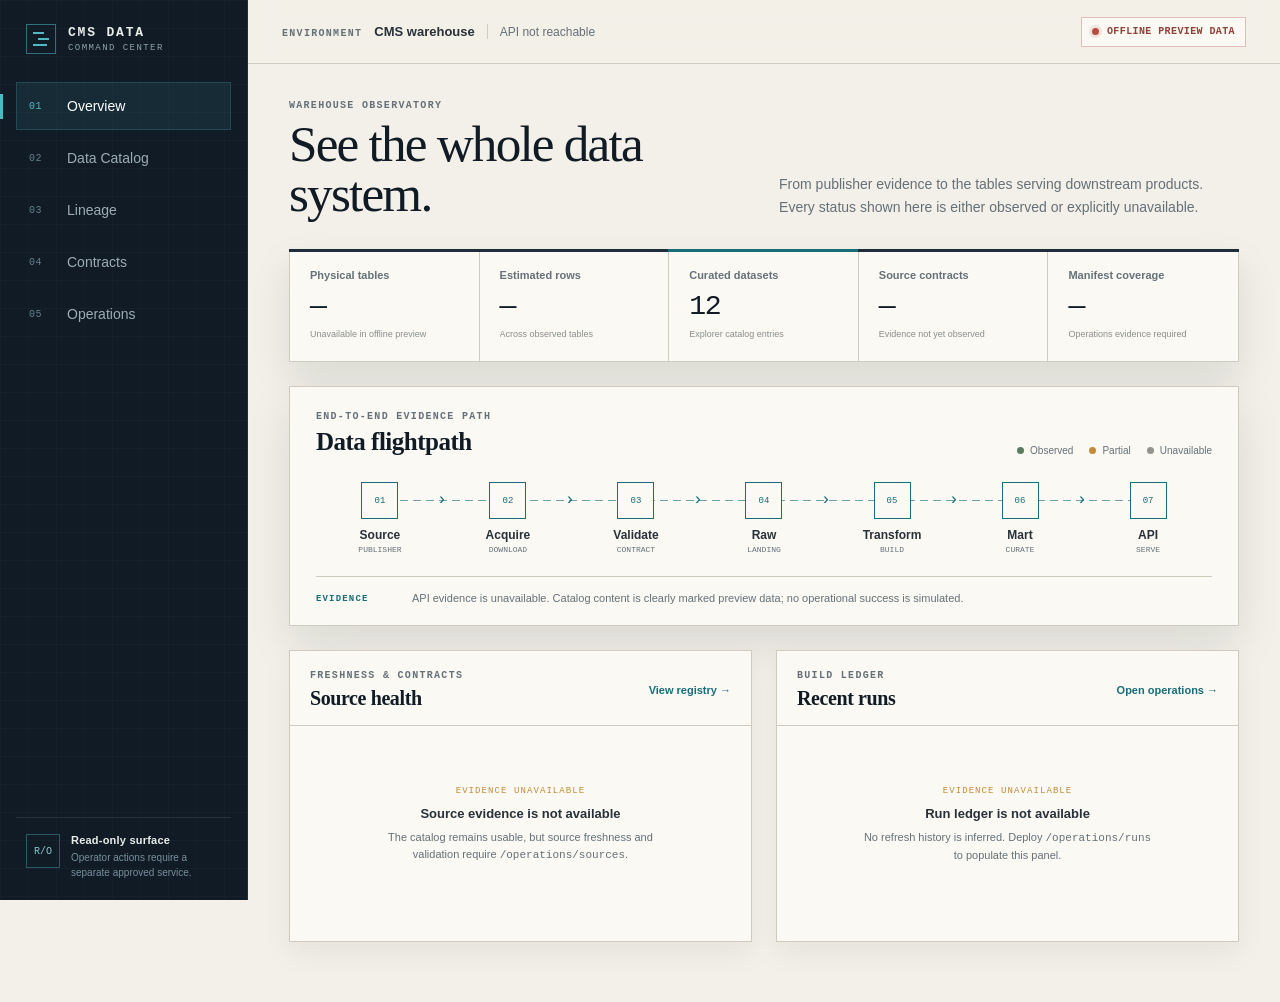
==== dashboard/command-center/index.html @ 850b45ce "feat(reporting): add data command center and Tableau replica" ====
<!doctype html>
<html lang="en">
<head>
  <meta charset="utf-8">
  <meta name="viewport" content="width=device-width, initial-scale=1">
  <meta name="color-scheme" content="light">
  <meta name="theme-color" content="#101b25">
  <title>CMS Data Command Center</title>
  <link rel="stylesheet" href="styles.css">
</head>
<body>
  <a class="skip-link" href="#workspace">Skip to workspace</a>

  <div class="app-shell">
    <aside class="rail" aria-label="Primary navigation">
      <div class="brand">
        <div class="brand-mark" aria-hidden="true">
          <span></span><span></span><span></span>
        </div>
        <div>
          <strong>CMS DATA</strong>
          <small>COMMAND CENTER</small>
        </div>
      </div>

      <nav class="rail-nav">
        <a href="#overview" data-route="overview" aria-current="page">
          <span class="nav-icon" aria-hidden="true">01</span>
          <span>Overview</span>
        </a>
        <a href="#catalog" data-route="catalog">
          <span class="nav-icon" aria-hidden="true">02</span>
          <span>Data Catalog</span>
        </a>
        <a href="#lineage" data-route="lineage">
          <span class="nav-icon" aria-hidden="true">03</span>
          <span>Lineage</span>
        </a>
        <a href="#contracts" data-route="contracts">
          <span class="nav-icon" aria-hidden="true">04</span>
          <span>Contracts</span>
        </a>
        <a href="#operations" data-route="operations">
          <span class="nav-icon" aria-hidden="true">05</span>
          <span>Operations</span>
        </a>
      </nav>

      <div class="rail-foot">
        <span class="read-only-seal" aria-hidden="true">R/O</span>
        <div>
          <strong>Read-only surface</strong>
          <small>Operator actions require a separate approved service.</small>
        </div>
      </div>
    </aside>

    <div class="main-shell">
      <header class="topbar">
        <div class="mobile-brand">
          <div class="brand-mark" aria-hidden="true"><span></span><span></span><span></span></div>
          <strong>CMS DATA</strong>
        </div>
        <button class="mobile-menu" id="mobile-menu" type="button" aria-label="Open workspace menu" aria-expanded="false">
          <span></span><span></span><span></span>
        </button>
        <div class="environment">
          <span class="eyebrow">Environment</span>
          <strong id="environment-name">CMS warehouse</strong>
          <span class="separator" aria-hidden="true"></span>
          <span id="observed-time">Observing API…</span>
        </div>
        <div class="connection-state state-loading" id="connection-state" role="status" aria-live="polite">
          <span class="state-lamp" aria-hidden="true"></span>
          <span>Checking connection</span>
        </div>
      </header>

      <main id="workspace" tabindex="-1">
        <section class="view active" id="view-overview" data-view="overview" aria-labelledby="overview-title">
          <div class="page-heading reveal">
            <div>
              <span class="eyebrow">Warehouse observatory</span>
              <h1 id="overview-title">See the whole data system.</h1>
            </div>
            <p>From publisher evidence to the tables serving downstream products. Every status shown here is either observed or explicitly unavailable.</p>
          </div>

          <section class="metric-strip reveal" aria-label="Warehouse summary">
            <article>
              <span>Physical tables</span>
              <strong id="metric-tables">—</strong>
              <small id="metric-tables-note">Awaiting inventory</small>
            </article>
            <article>
              <span>Estimated rows</span>
              <strong id="metric-rows">—</strong>
              <small>Across observed tables</small>
            </article>
            <article>
              <span>Curated datasets</span>
              <strong id="metric-marts">—</strong>
              <small>Explorer catalog entries</small>
            </article>
            <article>
              <span>Source contracts</span>
              <strong id="metric-contracts">—</strong>
              <small id="metric-contracts-note">Evidence not yet observed</small>
            </article>
            <article>
              <span>Manifest coverage</span>
              <strong id="metric-manifest">—</strong>
              <small id="metric-manifest-note">Operations evidence required</small>
            </article>
          </section>

          <section class="flightpath-panel reveal" aria-labelledby="flightpath-title">
            <div class="section-heading">
              <div>
                <span class="eyebrow">End-to-end evidence path</span>
                <h2 id="flightpath-title">Data flightpath</h2>
              </div>
              <div class="legend" aria-label="Status legend">
                <span><i class="dot current"></i>Observed</span>
                <span><i class="dot partial"></i>Partial</span>
                <span><i class="dot unavailable"></i>Unavailable</span>
              </div>
            </div>
            <ol class="flightpath" id="flightpath">
              <li><button type="button" data-flight-target="lineage"><span>01</span><strong>Source</strong><small>Publisher</small></button></li>
              <li><button type="button" data-flight-target="operations"><span>02</span><strong>Acquire</strong><small>Download</small></button></li>
              <li><button type="button" data-flight-target="contracts"><span>03</span><strong>Validate</strong><small>Contract</small></button></li>
              <li><button type="button" data-flight-target="catalog"><span>04</span><strong>Raw</strong><small>Landing</small></button></li>
              <li><button type="button" data-flight-target="lineage"><span>05</span><strong>Transform</strong><small>Build</small></button></li>
              <li><button type="button" data-flight-target="catalog"><span>06</span><strong>Mart</strong><small>Curate</small></button></li>
              <li><button type="button" data-flight-target="overview"><span>07</span><strong>API</strong><small>Serve</small></button></li>
            </ol>
            <div class="evidence-caption" id="flightpath-caption">
              <span class="caption-index">EVIDENCE</span>
              <p>Connecting to the warehouse API and checking which stages can be verified.</p>
            </div>
          </section>

          <div class="overview-grid reveal">
            <section class="ledger-panel" aria-labelledby="source-health-title">
              <div class="section-heading compact">
                <div>
                  <span class="eyebrow">Freshness & contracts</span>
                  <h2 id="source-health-title">Source health</h2>
                </div>
                <a href="#contracts" class="text-link">View registry <span>→</span></a>
              </div>
              <div id="source-health" class="status-list loading-block" aria-live="polite">
                <div class="skeleton-line"></div><div class="skeleton-line"></div><div class="skeleton-line"></div>
              </div>
            </section>

            <section class="ledger-panel" aria-labelledby="recent-runs-title">
              <div class="section-heading compact">
                <div>
                  <span class="eyebrow">Build ledger</span>
                  <h2 id="recent-runs-title">Recent runs</h2>
                </div>
                <a href="#operations" class="text-link">Open operations <span>→</span></a>
              </div>
              <div id="recent-runs" class="run-list loading-block" aria-live="polite">
                <div class="skeleton-line"></div><div class="skeleton-line"></div><div class="skeleton-line"></div>
              </div>
            </section>
          </div>
        </section>

        <section class="view" id="view-catalog" data-view="catalog" aria-labelledby="catalog-title" hidden>
          <div class="page-heading">
            <div>
              <span class="eyebrow">Inspect the warehouse</span>
              <h1 id="catalog-title">Data catalog</h1>
            </div>
            <p>Start with grain. Then inspect keys, columns, representative rows, and source context before using a dataset.</p>
          </div>

          <div class="catalog-toolbar" role="search">
            <label class="search-field">
              <span class="sr-only">Search datasets</span>
              <span aria-hidden="true">⌕</span>
              <input id="catalog-search" type="search" placeholder="Search title, table, grain, or join key…" autocomplete="off">
            </label>
            <label class="select-field">
              <span>DOMAIN</span>
              <select id="catalog-domain" aria-label="Filter by domain"><option value="all">All domains</option></select>
            </label>
            <div class="catalog-count"><strong id="catalog-count">—</strong><span>datasets</span></div>
          </div>

          <div class="catalog-layout">
            <aside class="dataset-index" aria-label="Datasets">
              <div class="index-header"><span>DATASET</span><span>ROWS</span></div>
              <div id="dataset-list" class="dataset-list loading-block" aria-live="polite">
                <div class="skeleton-card"></div><div class="skeleton-card"></div><div class="skeleton-card"></div>
              </div>
            </aside>
            <section class="dataset-detail" id="dataset-detail" aria-live="polite">
              <div class="empty-detail">
                <span class="empty-glyph" aria-hidden="true">⌗</span>
                <h2>Select a dataset</h2>
                <p>Choose a catalog entry to inspect its grain, schema, sample records, and relationship context.</p>
              </div>
            </section>
          </div>
        </section>

        <section class="view" id="view-lineage" data-view="lineage" aria-labelledby="lineage-title" hidden>
          <div class="page-heading">
            <div>
              <span class="eyebrow">Trace every dependency</span>
              <h1 id="lineage-title">Source-to-mart lineage</h1>
            </div>
            <p>Readable flow lanes connect published data to warehouse tables and curated analytical surfaces.</p>
          </div>
          <div class="lineage-banner" id="lineage-banner" role="status"></div>
          <div class="lineage-layout">
            <section class="lineage-map" aria-label="Lineage map">
              <div class="lane-headings" aria-hidden="true">
                <span>SOURCE / DOMAIN</span><span>RAW LANDING</span><span>CURATED SURFACE</span>
              </div>
              <div id="lineage-lanes" class="lineage-lanes loading-block"></div>
            </section>
            <aside class="lineage-inspector" id="lineage-inspector">
              <span class="eyebrow">Selected source</span>
              <h2>No source selected</h2>
              <p>Select a flow lane to review cadence, discovery, source-period semantics, downstream marts, and usage notes.</p>
            </aside>
          </div>
        </section>

        <section class="view" id="view-contracts" data-view="contracts" aria-labelledby="contracts-title" hidden>
          <div class="page-heading">
            <div>
              <span class="eyebrow">Trust before promotion</span>
              <h1 id="contracts-title">Source contracts</h1>
            </div>
            <p>Publisher versions, periods, fingerprints, counts, and validation evidence in one inspectable registry.</p>
          </div>
          <div class="catalog-toolbar contract-toolbar" role="search">
            <label class="search-field">
              <span class="sr-only">Search contracts</span><span aria-hidden="true">⌕</span>
              <input id="contract-search" type="search" placeholder="Search source, publisher, fingerprint…" autocomplete="off">
            </label>
            <label class="select-field">
              <span>STATUS</span>
              <select id="contract-status" aria-label="Filter by contract status">
                <option value="all">All statuses</option><option value="current">Current</option><option value="warning">Attention</option><option value="failed">Failed</option><option value="unavailable">Unavailable</option>
              </select>
            </label>
          </div>
          <div class="table-frame">
            <table class="data-table contracts-table">
              <thead><tr><th>Source</th><th>Status</th><th>Source period</th><th>Publisher version</th><th>Rows</th><th>Schema fingerprint</th><th>Promotion evidence</th></tr></thead>
              <tbody id="contracts-body"></tbody>
            </table>
            <div id="contracts-empty" class="table-empty"></div>
          </div>
        </section>

        <section class="view" id="view-operations" data-view="operations" aria-labelledby="operations-title" hidden>
          <div class="page-heading">
            <div>
              <span class="eyebrow">Refresh & promotion ledger</span>
              <h1 id="operations-title">Operations</h1>
            </div>
            <p>Observe pipeline runs and the evidence that supports promotion. Execution remains deliberately outside this read-only API.</p>
          </div>

          <div class="operations-layout">
            <section class="ledger-panel run-ledger" aria-labelledby="run-ledger-title">
              <div class="section-heading compact">
                <div><span class="eyebrow">Observed history</span><h2 id="run-ledger-title">Pipeline runs</h2></div>
                <span id="runs-count" class="ledger-count">— RUNS</span>
              </div>
              <div class="table-frame flush">
                <table class="data-table">
                  <thead><tr><th>Run / started</th><th>Source</th><th>Acquire</th><th>Validate</th><th>Candidate</th><th>Promotion</th></tr></thead>
                  <tbody id="runs-body"></tbody>
                </table>
                <div id="runs-empty" class="table-empty"></div>
              </div>
            </section>

            <aside class="operator-panel" aria-labelledby="operator-title">
              <div class="operator-lock" aria-hidden="true">LOCKED</div>
              <span class="eyebrow">Future operator service</span>
              <h2 id="operator-title">Manual refresh</h2>
              <p>Execution is approval-gated and unavailable from the serving API. A future control plane must provide locks, preview, audit logs, and explicit confirmation.</p>
              <button type="button" disabled aria-describedby="refresh-disabled-reason">Start manual refresh</button>
              <small id="refresh-disabled-reason">Disabled by design · read-only API</small>
            </aside>
          </div>

          <section class="safe-sequence" aria-labelledby="sequence-title">
            <div class="section-heading compact">
              <div><span class="eyebrow">Proposed approval path</span><h2 id="sequence-title">Safe refresh sequence</h2></div>
            </div>
            <ol>
              <li><span>01</span><strong>Discover</strong><small>Resolve publisher release</small></li>
              <li><span>02</span><strong>Preview</strong><small>Review expected change</small></li>
              <li><span>03</span><strong>Acquire</strong><small>Download into staging</small></li>
              <li><span>04</span><strong>Validate</strong><small>Enforce source contract</small></li>
              <li><span>05</span><strong>Build candidate</strong><small>Create versioned warehouse</small></li>
              <li><span>06</span><strong>Compare</strong><small>Diff active vs candidate</small></li>
              <li><span>07</span><strong>Approve</strong><small>Record operator decision</small></li>
              <li><span>08</span><strong>Promote</strong><small>Atomically switch release</small></li>
            </ol>
          </section>
        </section>
      </main>
    </div>
  </div>

  <div class="toast" id="toast" role="status" aria-live="polite" hidden></div>
  <script src="app.js" defer></script>
</body>
</html>
---- dashboard/command-center/styles.css ----
:root {
  --ink-950: #0a1219;
  --ink-900: #101b25;
  --ink-850: #152431;
  --ink-800: #1d2e3a;
  --paper: #f2f0e8;
  --paper-strong: #faf9f4;
  --paper-muted: #e6e3d9;
  --graphite: #283038;
  --muted: #657078;
  --rule: #cfcbbf;
  --cyan: #4fb8c4;
  --cyan-dark: #176d78;
  --moss: #5c7c62;
  --amber: #c38b35;
  --vermilion: #b64d3e;
  --shadow: 0 18px 42px rgba(8, 18, 25, .1);
  --rail-width: 248px;
  --topbar-height: 64px;
  --mono: ui-monospace, SFMono-Regular, Menlo, Monaco, Consolas, "Liberation Mono", monospace;
  --sans: -apple-system, BlinkMacSystemFont, "Segoe UI", Helvetica, Arial, sans-serif;
  --display: Iowan Old Style, Charter, "Palatino Linotype", Palatino, Georgia, serif;
}

* { box-sizing: border-box; }

html { scroll-behavior: smooth; }

body {
  margin: 0;
  min-width: 320px;
  background: var(--paper);
  color: var(--graphite);
  font-family: var(--sans);
  -webkit-font-smoothing: antialiased;
}

button, input, select { font: inherit; }

button, a { -webkit-tap-highlight-color: transparent; }

button:focus-visible, a:focus-visible, input:focus-visible, select:focus-visible {
  outline: 3px solid rgba(79, 184, 196, .48);
  outline-offset: 3px;
}

.sr-only {
  position: absolute;
  width: 1px;
  height: 1px;
  padding: 0;
  margin: -1px;
  overflow: hidden;
  clip: rect(0, 0, 0, 0);
  white-space: nowrap;
  border: 0;
}

.skip-link {
  position: fixed;
  left: 16px;
  top: -100px;
  z-index: 100;
  padding: 10px 14px;
  background: var(--paper-strong);
  color: var(--ink-950);
  font-weight: 700;
}

.skip-link:focus { top: 12px; }

.app-shell { min-height: 100vh; }

.rail {
  position: fixed;
  inset: 0 auto 0 0;
  z-index: 20;
  width: var(--rail-width);
  display: flex;
  flex-direction: column;
  padding: 24px 16px 20px;
  color: #e9eee9;
  background:
    linear-gradient(rgba(255,255,255,.024) 1px, transparent 1px),
    linear-gradient(90deg, rgba(255,255,255,.018) 1px, transparent 1px),
    var(--ink-900);
  background-size: 28px 28px;
  border-right: 1px solid rgba(255,255,255,.08);
}

.brand, .mobile-brand {
  display: flex;
  align-items: center;
  gap: 12px;
}

.brand { padding: 0 10px 28px; }

.brand-mark {
  width: 30px;
  height: 30px;
  position: relative;
  flex: 0 0 auto;
  border: 1px solid rgba(79, 184, 196, .55);
}

.brand-mark span {
  position: absolute;
  left: 6px;
  right: 6px;
  height: 2px;
  background: var(--cyan);
}

.brand-mark span:nth-child(1) { top: 7px; right: 11px; }
.brand-mark span:nth-child(2) { top: 13px; left: 11px; }
.brand-mark span:nth-child(3) { top: 19px; right: 8px; }

.brand strong, .mobile-brand strong {
  display: block;
  font-family: var(--mono);
  font-size: 13px;
  letter-spacing: .14em;
}

.brand small {
  display: block;
  margin-top: 3px;
  color: #8ea2ae;
  font-family: var(--mono);
  font-size: 9px;
  letter-spacing: .16em;
}

.rail-nav {
  display: grid;
  gap: 4px;
}

.rail-nav a {
  position: relative;
  display: flex;
  align-items: center;
  gap: 14px;
  min-height: 48px;
  padding: 0 12px;
  color: #9cacb5;
  text-decoration: none;
  font-size: 14px;
  border: 1px solid transparent;
  transition: color .16s ease, background .16s ease, border-color .16s ease;
}

.rail-nav a:hover { color: #edf1ed; background: rgba(255,255,255,.035); }

.rail-nav a[aria-current="page"] {
  color: white;
  background: rgba(79,184,196,.1);
  border-color: rgba(79,184,196,.22);
}

.rail-nav a[aria-current="page"]::before {
  content: "";
  position: absolute;
  left: -17px;
  width: 3px;
  height: 25px;
  background: var(--cyan);
}

.nav-icon {
  width: 24px;
  color: #66808d;
  font-family: var(--mono);
  font-size: 10px;
  letter-spacing: .05em;
}

.rail-nav a[aria-current="page"] .nav-icon { color: var(--cyan); }

.rail-foot {
  display: grid;
  grid-template-columns: auto 1fr;
  gap: 11px;
  align-items: start;
  margin-top: auto;
  padding: 16px 10px 0;
  border-top: 1px solid rgba(255,255,255,.1);
}

.read-only-seal {
  display: grid;
  place-items: center;
  width: 34px;
  height: 34px;
  color: #86c8ce;
  border: 1px solid rgba(79,184,196,.4);
  font-family: var(--mono);
  font-size: 10px;
}

.rail-foot strong { display: block; font-size: 11px; letter-spacing: .02em; }
.rail-foot small { display: block; margin-top: 5px; color: #78909c; font-size: 10px; line-height: 1.45; }

.main-shell { margin-left: var(--rail-width); min-height: 100vh; }

.topbar {
  position: sticky;
  top: 0;
  z-index: 15;
  height: var(--topbar-height);
  display: flex;
  align-items: center;
  justify-content: space-between;
  padding: 0 34px;
  background: rgba(242, 240, 232, .96);
  border-bottom: 1px solid var(--rule);
  backdrop-filter: blur(12px);
}

.mobile-brand, .mobile-menu { display: none; }

.environment {
  display: flex;
  align-items: baseline;
  gap: 12px;
  color: var(--muted);
  font-size: 12px;
}

.environment strong { color: var(--graphite); font-size: 13px; }
.environment .separator { align-self: center; width: 1px; height: 15px; background: var(--rule); }

.eyebrow {
  display: block;
  color: var(--muted);
  font-family: var(--mono);
  font-size: 10px;
  font-weight: 700;
  letter-spacing: .13em;
  line-height: 1.2;
  text-transform: uppercase;
}

.connection-state {
  display: inline-flex;
  align-items: center;
  gap: 8px;
  min-height: 30px;
  padding: 0 10px;
  color: var(--muted);
  background: var(--paper-strong);
  border: 1px solid var(--rule);
  font-family: var(--mono);
  font-size: 10px;
  font-weight: 700;
  letter-spacing: .04em;
  text-transform: uppercase;
}

.state-lamp {
  width: 7px;
  height: 7px;
  background: var(--muted);
  border-radius: 50%;
  box-shadow: 0 0 0 3px rgba(101,112,120,.12);
}

.connection-state.state-connected { color: var(--cyan-dark); border-color: rgba(23,109,120,.32); }
.connection-state.state-connected .state-lamp { background: var(--cyan); box-shadow: 0 0 0 3px rgba(79,184,196,.15); }
.connection-state.state-partial { color: #7b5a20; border-color: rgba(195,139,53,.38); }
.connection-state.state-partial .state-lamp { background: var(--amber); box-shadow: 0 0 0 3px rgba(195,139,53,.14); }
.connection-state.state-offline { color: #8f4237; border-color: rgba(182,77,62,.34); }
.connection-state.state-offline .state-lamp { background: var(--vermilion); box-shadow: 0 0 0 3px rgba(182,77,62,.13); }

main { padding: 36px clamp(24px, 3.2vw, 54px) 60px; }

.view { max-width: 1540px; margin: 0 auto; }
.view[hidden] { display: none; }

.page-heading {
  display: grid;
  grid-template-columns: minmax(420px, 1fr) minmax(280px, 460px);
  gap: 40px;
  align-items: end;
  margin-bottom: 30px;
}

.page-heading h1 {
  margin: 7px 0 0;
  color: var(--ink-900);
  font-family: var(--display);
  font-size: clamp(35px, 4vw, 58px);
  font-weight: 500;
  letter-spacing: -.035em;
  line-height: .98;
}

.page-heading p {
  margin: 0;
  max-width: 56ch;
  color: var(--muted);
  font-size: 14px;
  line-height: 1.65;
}

.metric-strip {
  display: grid;
  grid-template-columns: repeat(5, 1fr);
  margin-bottom: 24px;
  background: var(--paper-strong);
  border: 1px solid var(--rule);
  box-shadow: var(--shadow);
}

.metric-strip article {
  position: relative;
  min-width: 0;
  padding: 19px 20px 18px;
  border-right: 1px solid var(--rule);
}

.metric-strip article:last-child { border-right: 0; }
.metric-strip article::before { content: ""; position: absolute; top: -1px; left: -1px; right: -1px; height: 3px; background: var(--ink-800); }
.metric-strip article:nth-child(3)::before { background: var(--cyan-dark); }
.metric-strip span { display: block; color: var(--muted); font-size: 11px; font-weight: 650; }
.metric-strip strong { display: block; margin: 10px 0 7px; color: var(--ink-900); font-family: var(--mono); font-size: clamp(22px, 2.2vw, 34px); font-weight: 500; letter-spacing: -.05em; }
.metric-strip small { display: block; min-height: 14px; overflow: hidden; color: #8a8e8c; font-size: 9px; text-overflow: ellipsis; white-space: nowrap; }

.flightpath-panel, .ledger-panel, .lineage-map, .lineage-inspector, .operator-panel, .safe-sequence {
  background: var(--paper-strong);
  border: 1px solid var(--rule);
}

.flightpath-panel { margin-bottom: 24px; padding: 24px 26px 18px; box-shadow: var(--shadow); }

.section-heading {
  display: flex;
  align-items: flex-end;
  justify-content: space-between;
  gap: 24px;
}

.section-heading h2 {
  margin: 5px 0 0;
  color: var(--ink-900);
  font-family: var(--display);
  font-size: 25px;
  font-weight: 600;
  letter-spacing: -.02em;
}

.section-heading.compact { align-items: center; padding: 19px 20px 15px; border-bottom: 1px solid var(--rule); }
.section-heading.compact h2 { font-size: 20px; }

.legend { display: flex; gap: 16px; color: var(--muted); font-size: 10px; }
.legend span { display: inline-flex; align-items: center; gap: 6px; }
.dot, .status-dot { display: inline-block; width: 7px; height: 7px; border-radius: 50%; }
.dot.current, .status-dot.current { background: var(--moss); }
.dot.partial, .status-dot.warning { background: var(--amber); }
.dot.unavailable, .status-dot.unavailable { background: #92948f; }
.status-dot.failed { background: var(--vermilion); }

.flightpath {
  position: relative;
  display: grid;
  grid-template-columns: repeat(7, 1fr);
  gap: 0;
  margin: 26px 0 20px;
  padding: 0;
  list-style: none;
}

.flightpath::before {
  content: "";
  position: absolute;
  left: 6.5%;
  right: 6.5%;
  top: 18px;
  height: 1px;
  background: repeating-linear-gradient(90deg, var(--cyan-dark) 0 8px, transparent 8px 13px);
  opacity: .62;
}

.flightpath li { position: relative; }
.flightpath li::after { content: "›"; position: absolute; top: 8px; right: -3px; z-index: 2; color: var(--cyan-dark); font-family: var(--mono); font-size: 17px; }
.flightpath li:last-child::after { display: none; }

.flightpath button {
  position: relative;
  z-index: 1;
  width: 100%;
  padding: 0 5px;
  color: var(--graphite);
  background: transparent;
  border: 0;
  cursor: pointer;
  text-align: center;
}

.flightpath button > span {
  display: grid;
  place-items: center;
  width: 37px;
  height: 37px;
  margin: 0 auto 9px;
  color: var(--cyan-dark);
  background: var(--paper-strong);
  border: 1px solid var(--cyan-dark);
  font-family: var(--mono);
  font-size: 9px;
  transition: transform .16s ease, background .16s ease, color .16s ease;
}

.flightpath button:hover > span { transform: translateY(-3px); color: white; background: var(--cyan-dark); }
.flightpath button > span.observed { color: white; background: var(--cyan-dark); box-shadow: 0 0 0 4px rgba(79,184,196,.12); }
.flightpath button:hover > span.observed { background: var(--ink-850); border-color: var(--ink-850); }
.flightpath strong { display: block; font-size: 12px; }
.flightpath small { display: block; margin-top: 3px; color: var(--muted); font-family: var(--mono); font-size: 8px; text-transform: uppercase; }

.evidence-caption {
  display: grid;
  grid-template-columns: 82px 1fr;
  gap: 14px;
  align-items: center;
  padding-top: 13px;
  border-top: 1px solid var(--rule);
}

.caption-index { color: var(--cyan-dark); font-family: var(--mono); font-size: 9px; font-weight: 700; letter-spacing: .13em; }
.evidence-caption p { margin: 0; color: var(--muted); font-size: 11px; line-height: 1.5; }

.overview-grid { display: grid; grid-template-columns: 1fr 1fr; gap: 24px; }
.ledger-panel { min-width: 0; box-shadow: 0 12px 28px rgba(8,18,25,.06); }
.text-link { color: var(--cyan-dark); font-size: 11px; font-weight: 700; text-decoration: none; }
.text-link:hover { text-decoration: underline; }

.status-list, .run-list { min-height: 215px; padding: 4px 20px 10px; }
.status-item, .run-item { display: grid; align-items: center; gap: 12px; padding: 14px 0; border-bottom: 1px solid var(--paper-muted); }
.status-item:last-child, .run-item:last-child { border-bottom: 0; }
.status-item { grid-template-columns: auto 1fr auto; }
.status-item strong, .run-item strong { display: block; font-size: 12px; }
.status-item small, .run-item small { display: block; margin-top: 4px; color: var(--muted); font-family: var(--mono); font-size: 9px; }
.status-label { color: var(--muted); font-family: var(--mono); font-size: 9px; text-transform: uppercase; }
.run-item { grid-template-columns: 1fr auto; }

.loading-block { overflow: hidden; }
.skeleton-line, .skeleton-card { position: relative; overflow: hidden; background: #e5e2d9; }
.skeleton-line::after, .skeleton-card::after { content: ""; position: absolute; inset: 0; transform: translateX(-100%); background: linear-gradient(90deg, transparent, rgba(255,255,255,.75), transparent); animation: shimmer 1.5s infinite; }
.skeleton-line { height: 45px; margin: 15px 0; }
.skeleton-card { height: 84px; margin: 0 0 8px; }
@keyframes shimmer { to { transform: translateX(100%); } }

.empty-state, .unavailable-state {
  display: grid;
  place-content: center;
  min-height: 190px;
  padding: 26px;
  text-align: center;
}
.empty-state strong, .unavailable-state strong { color: var(--graphite); font-size: 13px; }
.empty-state p, .unavailable-state p { max-width: 48ch; margin: 8px auto 0; color: var(--muted); font-size: 11px; line-height: 1.55; }
.unavailable-state::before { content: "EVIDENCE UNAVAILABLE"; margin-bottom: 10px; color: var(--amber); font-family: var(--mono); font-size: 9px; letter-spacing: .12em; }

/* Catalog */
.catalog-toolbar {
  display: grid;
  grid-template-columns: minmax(260px, 1fr) 220px auto;
  gap: 12px;
  margin-bottom: 16px;
}

.search-field, .select-field {
  min-height: 48px;
  display: flex;
  align-items: center;
  background: var(--paper-strong);
  border: 1px solid var(--rule);
}

.search-field > span:not(.sr-only) { padding-left: 15px; color: var(--cyan-dark); font-family: var(--mono); font-size: 21px; transform: rotate(-15deg); }
.search-field input { width: 100%; height: 46px; padding: 0 15px 0 10px; color: var(--graphite); background: transparent; border: 0; outline: 0; }
.search-field input::placeholder { color: #8f948f; }

.select-field { padding: 0 12px; gap: 9px; }
.select-field > span { color: var(--muted); font-family: var(--mono); font-size: 8px; font-weight: 700; letter-spacing: .12em; }
.select-field select { min-width: 0; flex: 1; height: 42px; color: var(--graphite); background: transparent; border: 0; outline: 0; }

.catalog-count { min-width: 100px; display: flex; align-items: baseline; justify-content: center; gap: 6px; padding: 0 15px; background: var(--ink-900); color: white; }
.catalog-count strong { font-family: var(--mono); font-size: 20px; font-weight: 500; }
.catalog-count span { color: #8ca0aa; font-family: var(--mono); font-size: 8px; letter-spacing: .1em; text-transform: uppercase; }

.catalog-layout { display: grid; grid-template-columns: minmax(300px, 34%) minmax(0, 1fr); min-height: 670px; background: var(--paper-strong); border: 1px solid var(--rule); box-shadow: var(--shadow); }
.dataset-index { min-width: 0; border-right: 1px solid var(--rule); }
.index-header { height: 38px; display: flex; justify-content: space-between; align-items: center; padding: 0 14px; color: var(--muted); background: #e9e6dd; border-bottom: 1px solid var(--rule); font-family: var(--mono); font-size: 8px; font-weight: 700; letter-spacing: .12em; }
.dataset-list { max-height: 730px; overflow: auto; padding: 8px; }

.dataset-button {
  position: relative;
  width: 100%;
  display: grid;
  grid-template-columns: 1fr auto;
  gap: 12px;
  padding: 14px 12px;
  color: var(--graphite);
  background: transparent;
  border: 1px solid transparent;
  border-bottom-color: var(--paper-muted);
  cursor: pointer;
  text-align: left;
}
.dataset-button:hover { background: #f3f1ea; border-color: var(--rule); }
.dataset-button.selected { background: var(--ink-850); color: white; border-color: var(--ink-850); }
.dataset-button strong { display: block; font-size: 12px; line-height: 1.35; }
.dataset-button small { display: block; margin-top: 5px; color: var(--muted); font-family: var(--mono); font-size: 8px; line-height: 1.45; }
.dataset-button.selected small { color: #95a9b4; }
.dataset-button .row-count { align-self: start; color: var(--muted); font-family: var(--mono); font-size: 9px; white-space: nowrap; }
.dataset-button.selected .row-count { color: #8bd0d7; }
.domain-mark { display: inline-block; margin-right: 6px; width: 5px; height: 5px; background: var(--cyan-dark); }

.dataset-detail { min-width: 0; }
.empty-detail { min-height: 600px; display: grid; place-content: center; padding: 40px; text-align: center; }
.empty-glyph { color: var(--cyan-dark); font-family: var(--mono); font-size: 38px; }
.empty-detail h2 { margin: 12px 0 5px; font-family: var(--display); font-size: 25px; }
.empty-detail p { max-width: 46ch; margin: 0 auto; color: var(--muted); font-size: 12px; line-height: 1.6; }

.detail-head { padding: 24px 26px 20px; background: var(--ink-900); color: white; }
.detail-head .eyebrow { color: #87b9be; }
.detail-head h2 { margin: 7px 0 4px; font-family: var(--display); font-size: 30px; font-weight: 500; }
.physical-table { color: #92a6b0; font-family: var(--mono); font-size: 10px; }

.grain-band { display: grid; grid-template-columns: 90px 1fr; gap: 14px; margin-top: 22px; padding: 16px 18px; background: rgba(79,184,196,.09); border: 1px solid rgba(79,184,196,.3); }
.grain-band span { padding-top: 2px; color: #82c7cd; font-family: var(--mono); font-size: 9px; font-weight: 700; letter-spacing: .13em; }
.grain-band strong { font-family: var(--display); font-size: 19px; font-weight: 500; line-height: 1.35; }

.detail-tabs { display: flex; overflow-x: auto; padding: 0 20px; background: #e9e6dd; border-bottom: 1px solid var(--rule); }
.detail-tabs button { min-height: 45px; padding: 0 15px; color: var(--muted); background: transparent; border: 0; border-bottom: 2px solid transparent; cursor: pointer; font-size: 11px; font-weight: 700; white-space: nowrap; }
.detail-tabs button:hover { color: var(--ink-900); }
.detail-tabs button.active { color: var(--cyan-dark); border-bottom-color: var(--cyan-dark); }
.detail-body { padding: 24px 26px; }
.detail-description { margin: 0 0 24px; max-width: 75ch; color: var(--muted); font-size: 13px; line-height: 1.7; }
.fact-grid { display: grid; grid-template-columns: repeat(3, 1fr); border: 1px solid var(--rule); }
.fact-grid div { padding: 15px; border-right: 1px solid var(--rule); }
.fact-grid div:last-child { border-right: 0; }
.fact-grid span { display: block; color: var(--muted); font-family: var(--mono); font-size: 8px; letter-spacing: .1em; text-transform: uppercase; }
.fact-grid strong { display: block; margin-top: 7px; color: var(--graphite); font-family: var(--mono); font-size: 11px; font-weight: 500; line-height: 1.5; overflow-wrap: anywhere; }

.column-toolbar { display: flex; justify-content: space-between; align-items: center; gap: 15px; margin-bottom: 12px; }
.column-toolbar input { width: min(320px, 100%); height: 38px; padding: 0 12px; background: var(--paper-strong); border: 1px solid var(--rule); }
.column-toolbar span { color: var(--muted); font-family: var(--mono); font-size: 9px; }
.column-grid { display: grid; grid-template-columns: repeat(2, minmax(0, 1fr)); border-top: 1px solid var(--rule); }
.column-row { display: grid; grid-template-columns: 28px minmax(0, 1fr) auto; gap: 8px; padding: 10px 8px; border-bottom: 1px solid var(--rule); }
.column-row:nth-child(odd) { border-right: 1px solid var(--rule); }
.column-row span { color: #969b97; font-family: var(--mono); font-size: 8px; }
.column-row strong { overflow: hidden; font-family: var(--mono); font-size: 10px; font-weight: 600; text-overflow: ellipsis; white-space: nowrap; }
.column-row code { color: var(--cyan-dark); font-family: var(--mono); font-size: 8px; }

.sample-workbench { min-width: 0; }
.sample-toolbar { display: flex; justify-content: space-between; align-items: flex-end; gap: 24px; margin-bottom: 14px; }
.sample-heading { min-width: 0; }
.sample-heading > span { display: block; margin-bottom: 5px; color: var(--cyan-dark); font-family: var(--mono); font-size: 8px; font-weight: 700; letter-spacing: .12em; text-transform: uppercase; }
.sample-heading p { max-width: 68ch; margin: 0; color: var(--muted); font-size: 11px; line-height: 1.5; }
.sample-inspector-context { display: none; }
.sample-instruments { display: flex; flex: 0 0 auto; align-items: stretch; background: #eeece4; border: 1px solid var(--rule); }
.row-limit-control { min-width: 94px; display: grid; grid-template-columns: auto 1fr; align-items: center; gap: 8px; padding: 5px 8px 5px 11px; border-right: 1px solid var(--rule); }
.row-limit-control > span { color: var(--muted); font-family: var(--mono); font-size: 8px; font-weight: 700; letter-spacing: .1em; }
.row-limit-control select { min-width: 48px; height: 31px; padding: 0 5px; color: var(--ink-900); background: var(--paper-strong); border: 1px solid var(--rule); font-family: var(--mono); font-size: 10px; font-weight: 700; cursor: pointer; }
.sample-result-meta { min-width: 150px; display: grid; align-content: center; gap: 3px; padding: 6px 11px; }
.sample-result-meta strong { color: var(--graphite); font-family: var(--mono); font-size: 9px; font-weight: 700; }
.sample-result-meta span { color: var(--muted); font-family: var(--mono); font-size: 8px; letter-spacing: .04em; }
.sample-expand-control, .sample-close-control { min-height: 43px; display: inline-flex; align-items: center; gap: 7px; padding: 0 13px; color: #e4f2f2; background: var(--ink-850); border: 0; border-left: 1px solid #304551; cursor: pointer; white-space: nowrap; }
.sample-expand-control:hover, .sample-close-control:hover { color: white; background: var(--ink-800); }
.sample-expand-control span, .sample-close-control span { color: #75c5cd; font-family: var(--mono); font-size: 15px; line-height: 1; }
.sample-expand-control strong, .sample-close-control strong { font-size: 9px; font-weight: 700; letter-spacing: .03em; }
.sample-close-control { display: none; color: #fff4df; background: #4a3924; border-color: rgba(195,139,53,.55); }
.sample-close-control:hover { background: #5b452a; }
.sample-close-control span { color: #e2b66e; font-size: 19px; font-weight: 400; }
.sample-content { min-width: 0; }
.sample-state { min-height: 300px; border: 1px solid var(--rule); }
.sample-region { max-width: 100%; max-height: 540px; overflow: auto; overscroll-behavior: contain; background: var(--paper-strong); border: 1px solid var(--rule); scrollbar-gutter: stable; }
.sample-region:focus-visible { outline-offset: 2px; }
.sample-region .data-table { width: max-content; min-width: 100%; border-collapse: separate; border-spacing: 0; }
.sample-region .data-table th { position: sticky; top: 0; z-index: 3; min-width: 140px; max-width: 340px; height: 40px; color: #dbe8e9; background: var(--ink-850); border-right: 1px solid #314653; border-bottom: 2px solid var(--cyan-dark); box-shadow: 0 1px 0 rgba(5,12,17,.55); }
.sample-region .data-table th:last-child { border-right: 0; }
.sample-region .data-table td { min-width: 140px; max-width: 340px; overflow: hidden; font-family: var(--mono); font-size: 10px; line-height: 1.45; text-overflow: ellipsis; }

body.sample-inspector-open { overflow: hidden; }
.sample-workbench.is-expanded {
  position: fixed;
  inset: 10px;
  z-index: 1000;
  min-width: 0;
  min-height: 0;
  display: grid;
  grid-template-rows: auto minmax(0, 1fr);
  padding: 0;
  overflow: hidden;
  color: #dce7e9;
  background: var(--ink-900);
  border: 1px solid #38505e;
  box-shadow: 0 28px 90px rgba(3, 9, 14, .65), 0 0 0 1px rgba(79, 184, 196, .08);
}
.sample-workbench.is-expanded .sample-toolbar {
  min-height: 76px;
  align-items: center;
  margin: 0;
  padding: 12px 14px 12px 18px;
  background: var(--ink-850);
  border-bottom: 1px solid #38505e;
}
.sample-workbench.is-expanded .sample-heading > span,
.sample-workbench.is-expanded .sample-heading > p { display: none; }
.sample-workbench.is-expanded .sample-inspector-context { display: grid; grid-template-columns: auto minmax(0, 1fr); column-gap: 12px; row-gap: 3px; align-items: baseline; }
.sample-workbench.is-expanded .sample-inspector-context > span { grid-column: 1 / -1; color: #80c7ce; font-family: var(--mono); font-size: 8px; font-weight: 700; letter-spacing: .13em; }
.sample-workbench.is-expanded .sample-inspector-context h3 { margin: 0; overflow: hidden; color: #f3f6f4; font-family: var(--display); font-size: 19px; font-weight: 500; line-height: 1.2; text-overflow: ellipsis; white-space: nowrap; }
.sample-workbench.is-expanded .sample-inspector-context code { overflow: hidden; color: #92a8b2; font-family: var(--mono); font-size: 9px; text-overflow: ellipsis; white-space: nowrap; }
.sample-workbench.is-expanded .sample-instruments { background: #12202b; border-color: #3b505d; }
.sample-workbench.is-expanded .row-limit-control { border-color: #3b505d; }
.sample-workbench.is-expanded .row-limit-control > span { color: #8ea3ad; }
.sample-workbench.is-expanded .row-limit-control select { color: #ecf3f2; background: var(--ink-900); border-color: #48606d; }
.sample-workbench.is-expanded .sample-result-meta strong { color: #e3ecec; }
.sample-workbench.is-expanded .sample-result-meta span { color: #8fa4ae; }
.sample-workbench.is-expanded .sample-expand-control { display: none; }
.sample-workbench.is-expanded .sample-close-control { display: inline-flex; }
.sample-workbench.is-expanded .sample-content { min-height: 0; padding: 12px; overflow: hidden; background: var(--ink-950); }
.sample-workbench.is-expanded .sample-region { width: 100%; height: 100%; max-height: none; border-color: #344b58; }
.sample-workbench.is-expanded .sample-region .data-table td { color: var(--graphite); }
.sample-workbench.is-expanded .sample-region .cell-null { color: #626b67; }
.sample-workbench.is-expanded .sample-state { height: 100%; min-height: 0; color: #dce7e9; background: var(--ink-850); border-color: #344b58; }
.sample-workbench.is-expanded .sample-state p { color: #9badb5; }

.lineage-summary { display: grid; gap: 12px; }
.lineage-summary > div { display: grid; grid-template-columns: 120px 1fr; gap: 15px; padding: 13px 0; border-bottom: 1px solid var(--rule); }
.lineage-summary span { color: var(--muted); font-family: var(--mono); font-size: 8px; letter-spacing: .1em; text-transform: uppercase; }
.lineage-summary strong { font-size: 12px; font-weight: 600; }

/* Lineage */
.lineage-banner { margin-bottom: 14px; padding: 11px 14px; color: #6c5a32; background: #efe6d3; border-left: 3px solid var(--amber); font-size: 11px; line-height: 1.5; }
.lineage-banner:empty { display: none; }
.lineage-layout { display: grid; grid-template-columns: minmax(0, 1fr) 330px; gap: 18px; }
.lineage-map { min-width: 0; padding: 0 18px 18px; box-shadow: var(--shadow); }
.lane-headings { display: grid; grid-template-columns: 1fr 1fr 1fr; gap: 54px; margin: 0 -18px 8px; padding: 13px 20px; color: var(--muted); background: #e7e4da; border-bottom: 1px solid var(--rule); font-family: var(--mono); font-size: 8px; font-weight: 700; letter-spacing: .11em; }
.lineage-lanes { min-height: 500px; }
.lineage-lane { position: relative; display: grid; grid-template-columns: 1fr 1fr 1fr; gap: 54px; align-items: center; min-height: 76px; padding: 10px 0; border-bottom: 1px solid var(--paper-muted); }
.lineage-lane::before, .lineage-lane::after { content: ""; position: absolute; top: 50%; height: 1px; background: var(--rule); }
.lineage-lane::before { left: 29%; width: 13%; }
.lineage-lane::after { left: 63%; width: 13%; }
.lineage-node { position: relative; z-index: 2; min-width: 0; padding: 10px 11px; background: var(--paper-strong); border: 1px solid var(--rule); }
.lineage-node strong { display: block; overflow: hidden; font-size: 10px; text-overflow: ellipsis; white-space: nowrap; }
.lineage-node small { display: block; margin-top: 4px; overflow: hidden; color: var(--muted); font-family: var(--mono); font-size: 8px; text-overflow: ellipsis; white-space: nowrap; }
.lineage-node.source { width: 100%; cursor: pointer; text-align: left; }
.lineage-node.source:hover, .lineage-node.source.selected { color: white; background: var(--ink-850); border-color: var(--ink-850); }
.lineage-node.source:hover small, .lineage-node.source.selected small { color: #8fc8cd; }
.lineage-node.mart { border-left: 3px solid var(--cyan-dark); }
.lineage-arrow { position: absolute; top: calc(50% - 5px); color: var(--cyan-dark); font-family: var(--mono); font-size: 10px; }
.lineage-arrow.one { left: 40.5%; }
.lineage-arrow.two { left: 74.5%; }

.lineage-inspector { position: sticky; top: calc(var(--topbar-height) + 20px); align-self: start; min-height: 420px; padding: 22px; box-shadow: 0 12px 28px rgba(8,18,25,.06); }
.lineage-inspector h2 { margin: 8px 0 10px; font-family: var(--display); font-size: 25px; }
.lineage-inspector > p { color: var(--muted); font-size: 12px; line-height: 1.65; }
.inspector-facts { margin: 20px 0 0; }
.inspector-facts div { padding: 11px 0; border-top: 1px solid var(--rule); }
.inspector-facts dt { color: var(--muted); font-family: var(--mono); font-size: 8px; letter-spacing: .1em; text-transform: uppercase; }
.inspector-facts dd { margin: 5px 0 0; font-size: 11px; line-height: 1.5; overflow-wrap: anywhere; }

/* Tables / Contracts */
.contract-toolbar { grid-template-columns: minmax(260px, 1fr) 220px; }
.table-frame { position: relative; max-width: 100%; overflow: auto; background: var(--paper-strong); border: 1px solid var(--rule); box-shadow: var(--shadow); }
.table-frame.flush { border: 0; box-shadow: none; }
.data-table { width: 100%; border-collapse: collapse; font-size: 11px; }
.data-table th { height: 39px; padding: 0 13px; color: var(--muted); background: #e7e4da; border-bottom: 1px solid var(--rule); font-family: var(--mono); font-size: 8px; font-weight: 700; letter-spacing: .08em; text-align: left; text-transform: uppercase; white-space: nowrap; }
.data-table td { padding: 13px; border-bottom: 1px solid var(--paper-muted); vertical-align: top; white-space: nowrap; }
.cell-null { color: #929792; font-family: var(--mono); font-size: 9px; font-style: italic; }
.data-table tbody tr:hover { background: #f2f0e8; }
.data-table code { font-family: var(--mono); font-size: 9px; }
.data-table .cell-title { display: block; font-weight: 700; }
.data-table .cell-subtitle { display: block; max-width: 260px; margin-top: 4px; overflow: hidden; color: var(--muted); font-family: var(--mono); font-size: 8px; text-overflow: ellipsis; }
.status-chip { display: inline-flex; align-items: center; gap: 6px; padding: 5px 7px; border: 1px solid var(--rule); font-family: var(--mono); font-size: 8px; font-weight: 700; letter-spacing: .05em; text-transform: uppercase; }
.status-chip.current { color: #385f42; background: #e4ece4; border-color: #b9ccb9; }
.status-chip.warning { color: #7b5a20; background: #f1e7d2; border-color: #dcc596; }
.status-chip.failed { color: #8f4237; background: #f2e0dc; border-color: #d7aaa2; }
.status-chip.unavailable { color: #666b68; background: #e9e8e3; }
.table-empty { display: none; min-height: 270px; place-content: center; padding: 35px; text-align: center; }
.table-empty.show { display: grid; }
.table-empty strong { display: block; font-size: 13px; }
.table-empty p { max-width: 52ch; margin: 8px auto 0; color: var(--muted); font-size: 11px; line-height: 1.6; }

/* Operations */
.operations-layout { display: grid; grid-template-columns: minmax(0, 1fr) 320px; gap: 20px; align-items: start; }
.run-ledger { min-width: 0; }
.ledger-count { color: var(--muted); font-family: var(--mono); font-size: 9px; }
.operator-panel { position: relative; overflow: hidden; padding: 24px; background: var(--ink-900); color: white; box-shadow: var(--shadow); }
.operator-panel::after { content: ""; position: absolute; inset: 0; pointer-events: none; background-image: linear-gradient(rgba(255,255,255,.025) 1px, transparent 1px), linear-gradient(90deg, rgba(255,255,255,.025) 1px, transparent 1px); background-size: 24px 24px; }
.operator-panel > * { position: relative; z-index: 1; }
.operator-lock { display: inline-block; margin-bottom: 28px; padding: 5px 7px; color: #d5ae69; border: 1px solid rgba(195,139,53,.55); font-family: var(--mono); font-size: 8px; font-weight: 700; letter-spacing: .13em; }
.operator-panel .eyebrow { color: #8aa0aa; }
.operator-panel h2 { margin: 7px 0 11px; font-family: var(--display); font-size: 28px; font-weight: 500; }
.operator-panel p { margin: 0 0 22px; color: #a9b6bb; font-size: 12px; line-height: 1.65; }
.operator-panel button { width: 100%; height: 44px; color: #71818a; background: #1a2a36; border: 1px solid #32434e; cursor: not-allowed; font-size: 11px; font-weight: 700; }
.operator-panel > small { display: block; margin-top: 9px; color: #748995; font-family: var(--mono); font-size: 8px; text-align: center; text-transform: uppercase; }

.safe-sequence { margin-top: 20px; box-shadow: 0 12px 28px rgba(8,18,25,.06); }
.safe-sequence ol { display: grid; grid-template-columns: repeat(8, minmax(100px, 1fr)); margin: 0; padding: 0; overflow-x: auto; list-style: none; }
.safe-sequence li { position: relative; min-width: 130px; min-height: 115px; padding: 17px 15px; border-right: 1px solid var(--rule); }
.safe-sequence li:last-child { border-right: 0; }
.safe-sequence li::after { content: "→"; position: absolute; right: -7px; top: 22px; z-index: 2; display: grid; place-items: center; width: 14px; color: var(--cyan-dark); background: var(--paper-strong); font-family: var(--mono); font-size: 9px; }
.safe-sequence li:last-child::after { display: none; }
.safe-sequence li > span { display: block; margin-bottom: 14px; color: var(--cyan-dark); font-family: var(--mono); font-size: 9px; }
.safe-sequence strong { display: block; font-size: 11px; }
.safe-sequence small { display: block; margin-top: 6px; color: var(--muted); font-size: 9px; line-height: 1.4; }

.toast { position: fixed; right: 24px; bottom: 24px; z-index: 50; max-width: 360px; padding: 12px 15px; color: white; background: var(--ink-900); box-shadow: var(--shadow); font-size: 11px; line-height: 1.5; }

.reveal { animation: reveal .5s both; }
.reveal:nth-of-type(2) { animation-delay: .05s; }
.reveal:nth-of-type(3) { animation-delay: .1s; }
.reveal:nth-of-type(4) { animation-delay: .15s; }
@keyframes reveal { from { opacity: 0; transform: translateY(7px); } to { opacity: 1; transform: translateY(0); } }

@media (max-width: 1180px) {
  :root { --rail-width: 210px; }
  .metric-strip { grid-template-columns: repeat(3, 1fr); }
  .metric-strip article:nth-child(3) { border-right: 0; }
  .metric-strip article:nth-child(-n+3) { border-bottom: 1px solid var(--rule); }
  .metric-strip article:nth-child(5) { border-right: 0; }
  .lineage-layout { grid-template-columns: 1fr; }
  .lineage-inspector { position: static; min-height: 0; }
  .safe-sequence ol { grid-template-columns: repeat(8, 140px); }
}

@media (max-width: 900px) {
  :root { --topbar-height: 58px; }
  .rail { top: var(--topbar-height); width: 100%; height: auto; bottom: auto; padding: 8px; transform: translateY(-120%); transition: transform .2s ease; box-shadow: 0 16px 40px rgba(5,12,17,.28); }
  .rail.open { transform: translateY(0); }
  .rail .brand, .rail-foot { display: none; }
  .rail-nav { grid-template-columns: repeat(5, 1fr); }
  .rail-nav a { justify-content: center; min-height: 48px; padding: 0 8px; }
  .rail-nav a[aria-current="page"]::before { left: 25%; right: 25%; bottom: -8px; top: auto; width: auto; height: 3px; }
  .nav-icon { display: none; }
  .main-shell { margin-left: 0; }
  .topbar { height: var(--topbar-height); padding: 0 18px; }
  .mobile-brand, .mobile-menu { display: flex; }
  .mobile-brand .brand-mark { width: 26px; height: 26px; }
  .mobile-menu { width: 36px; height: 36px; flex-direction: column; justify-content: center; align-items: center; gap: 4px; background: transparent; border: 1px solid var(--rule); }
  .mobile-menu span { width: 16px; height: 1px; background: var(--ink-900); }
  .environment { display: none; }
  main { padding: 28px 18px 45px; }
  .page-heading { grid-template-columns: 1fr; gap: 14px; }
  .page-heading h1 { font-size: 40px; }
  .overview-grid { grid-template-columns: 1fr; }
  .catalog-layout { grid-template-columns: 280px minmax(0, 1fr); overflow: hidden; }
  .catalog-toolbar { grid-template-columns: 1fr 180px auto; }
  .operations-layout { grid-template-columns: 1fr; }
  .sample-workbench.is-expanded .sample-inspector-context { grid-template-columns: minmax(0, 1fr); }
  .sample-workbench.is-expanded .sample-inspector-context h3 { display: -webkit-box; overflow: hidden; white-space: normal; -webkit-box-orient: vertical; -webkit-line-clamp: 2; line-clamp: 2; }
}

@media (max-width: 650px) {
  .rail-nav { grid-template-columns: 1fr; }
  .rail-nav a { justify-content: flex-start; padding-left: 18px; }
  .rail-nav a[aria-current="page"]::before { left: -8px; top: 12px; bottom: 12px; width: 3px; height: auto; }
  .connection-state { max-width: 180px; overflow: hidden; text-overflow: ellipsis; white-space: nowrap; }
  .page-heading h1 { font-size: 36px; }
  .metric-strip { grid-template-columns: repeat(2, 1fr); }
  .metric-strip article { border-bottom: 1px solid var(--rule); }
  .metric-strip article:nth-child(even) { border-right: 0; }
  .metric-strip article:last-child { grid-column: 1 / -1; border-bottom: 0; }
  .flightpath-panel { padding: 20px 16px 15px; overflow: hidden; }
  .section-heading { align-items: start; flex-direction: column; }
  .legend { flex-wrap: wrap; }
  .flightpath { grid-template-columns: repeat(7, 95px); margin-right: -16px; overflow-x: auto; padding-bottom: 10px; }
  .flightpath::before { left: 47px; right: auto; width: 570px; }
  .evidence-caption { grid-template-columns: 1fr; gap: 6px; }
  .catalog-toolbar, .contract-toolbar { grid-template-columns: 1fr; }
  .catalog-count { min-height: 42px; }
  .catalog-layout { display: block; min-height: 0; }
  .dataset-index { border-right: 0; border-bottom: 1px solid var(--rule); }
  .dataset-list { max-height: 330px; }
  .dataset-detail { min-height: 550px; }
  .detail-head, .detail-body { padding-left: 18px; padding-right: 18px; }
  .grain-band { grid-template-columns: 1fr; gap: 6px; }
  .fact-grid { grid-template-columns: 1fr; }
  .fact-grid div { border-right: 0; border-bottom: 1px solid var(--rule); }
  .fact-grid div:last-child { border-bottom: 0; }
  .column-grid { grid-template-columns: 1fr; }
  .column-row:nth-child(odd) { border-right: 0; }
  .sample-toolbar { align-items: stretch; flex-direction: column; gap: 12px; }
  .sample-instruments { align-self: flex-start; }
  .sample-region { max-height: min(58vh, 480px); }
  .sample-region .data-table th, .sample-region .data-table td { min-width: 128px; }
  .sample-workbench.is-expanded { inset: 0; padding-top: env(safe-area-inset-top); padding-right: env(safe-area-inset-right); padding-bottom: env(safe-area-inset-bottom); padding-left: env(safe-area-inset-left); border: 0; }
  .sample-workbench.is-expanded .sample-toolbar { min-height: 0; align-items: stretch; gap: 9px; padding: 10px 12px; }
  .sample-workbench.is-expanded .sample-inspector-context { grid-template-columns: 1fr; }
  .sample-workbench.is-expanded .sample-inspector-context h3 { font-size: 17px; }
  .sample-workbench.is-expanded .sample-instruments { width: 100%; align-self: stretch; }
  .sample-workbench.is-expanded .row-limit-control { min-width: 86px; }
  .sample-workbench.is-expanded .sample-result-meta { min-width: 0; flex: 1 1 auto; }
  .sample-workbench.is-expanded .sample-close-control { min-width: 44px; padding: 0 11px; }
  .sample-workbench.is-expanded .sample-close-control strong { position: absolute; width: 1px; height: 1px; margin: -1px; overflow: hidden; clip: rect(0, 0, 0, 0); }
  .sample-workbench.is-expanded .sample-content { padding: 8px; }
  .sample-workbench.is-expanded .sample-region { max-height: none; }
  .lineage-map { overflow-x: auto; }
  .lane-headings, .lineage-lane { min-width: 700px; }
  .lineage-inspector { padding: 18px; }
}

@media (prefers-reduced-motion: reduce) {
  html { scroll-behavior: auto; }
  *, *::before, *::after { animation-duration: .01ms !important; animation-iteration-count: 1 !important; transition-duration: .01ms !important; }
}
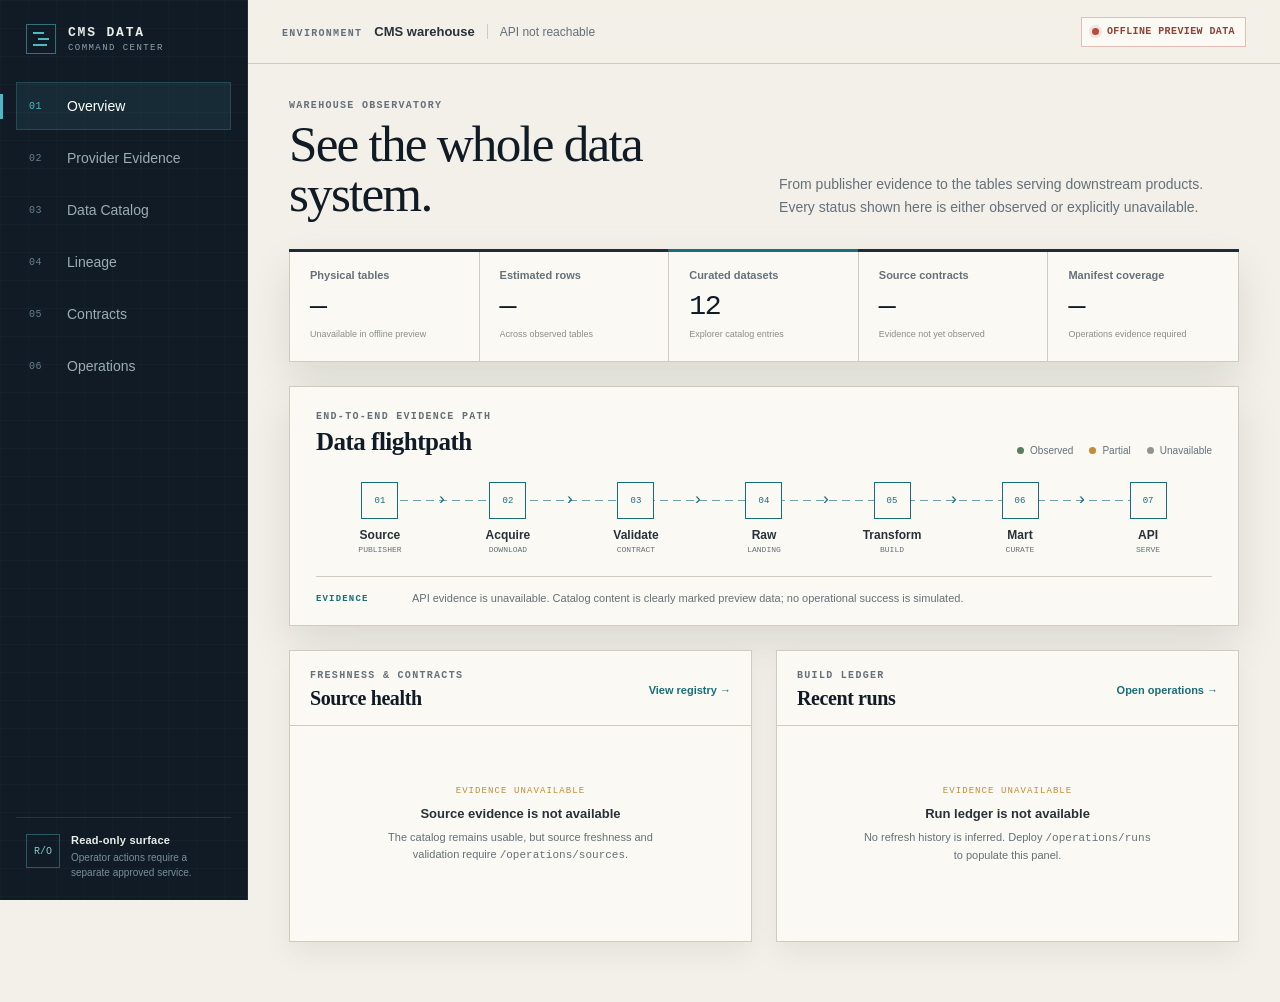
==== commit bcaab8b3: "feat(data-platform): add provider evidence and PPEF source support" ====
--- a/dashboard/command-center/index.html
+++ b/dashboard/command-center/index.html
@@ -28,20 +28,24 @@
           <span class="nav-icon" aria-hidden="true">01</span>
           <span>Overview</span>
         </a>
+        <a href="#provider-evidence" data-route="provider-evidence">
+          <span class="nav-icon" aria-hidden="true">02</span>
+          <span>Provider Evidence</span>
+        </a>
         <a href="#catalog" data-route="catalog">
-          <span class="nav-icon" aria-hidden="true">02</span>
+          <span class="nav-icon" aria-hidden="true">03</span>
           <span>Data Catalog</span>
         </a>
         <a href="#lineage" data-route="lineage">
-          <span class="nav-icon" aria-hidden="true">03</span>
+          <span class="nav-icon" aria-hidden="true">04</span>
           <span>Lineage</span>
         </a>
         <a href="#contracts" data-route="contracts">
-          <span class="nav-icon" aria-hidden="true">04</span>
+          <span class="nav-icon" aria-hidden="true">05</span>
           <span>Contracts</span>
         </a>
         <a href="#operations" data-route="operations">
-          <span class="nav-icon" aria-hidden="true">05</span>
+          <span class="nav-icon" aria-hidden="true">06</span>
           <span>Operations</span>
         </a>
       </nav>
@@ -170,6 +174,62 @@
           </div>
         </section>
 
+        <section class="view" id="view-provider-evidence" data-view="provider-evidence" aria-labelledby="provider-evidence-title" hidden>
+          <div class="page-heading evidence-page-heading">
+            <div>
+              <span class="eyebrow">Record-level reconciliation</span>
+              <h1 id="provider-evidence-title">Follow one provider through every source.</h1>
+            </div>
+            <p>Billing reassignment, registered location, practice site, facility affiliation, and employment are different claims. This workspace keeps those distinctions visible.</p>
+          </div>
+
+          <div class="provider-selector" id="provider-selector" aria-label="Focus provider">
+            <button class="provider-card selected" type="button" data-provider-npi="1710390513" aria-pressed="true">
+              <span class="provider-card-index">01</span><strong>Lauren DeStefano</strong><small>Surgical Oncology</small><code>1710390513</code>
+            </button>
+            <button class="provider-card" type="button" data-provider-npi="1962509216" aria-pressed="false">
+              <span class="provider-card-index">02</span><strong>Robert Vescio</strong><small>Hematology / Oncology</small><code>1962509216</code>
+            </button>
+            <button class="provider-card" type="button" data-provider-npi="1740218155" aria-pressed="false">
+              <span class="provider-card-index">03</span><strong>Joshua “Josh” Scott</strong><small>Pediatric Medicine</small><code>1740218155</code>
+            </button>
+            <button class="provider-card" type="button" data-provider-npi="1659383891" aria-pressed="false">
+              <span class="provider-card-index">04</span><strong>Jonathan Weiner</strong><small>Internal Medicine</small><code>1659383891</code>
+            </button>
+          </div>
+
+          <section class="relationship-vocabulary" aria-labelledby="relationship-vocabulary-title">
+            <h2 id="relationship-vocabulary-title" class="sr-only">Relationship vocabulary</h2>
+            <article><span>01</span><strong>Registry location</strong><p>The practice address registered to an NPI.</p></article>
+            <article><span>02</span><strong>Practice organization</strong><p>A clinician, enrollment, organization, and address published together.</p></article>
+            <article><span>03</span><strong>Benefit reassignment</strong><p>A Medicare enrollment receiving a clinician’s reassigned benefits.</p></article>
+            <article><span>04</span><strong>Facility affiliation</strong><p>A clinician associated with a CMS-certified facility.</p></article>
+          </section>
+
+          <section class="evidence-light-table" aria-labelledby="evidence-matrix-title">
+            <div class="section-heading compact evidence-section-heading">
+              <div><span class="eyebrow">Source-by-provider light table</span><h2 id="evidence-matrix-title">Relationship evidence matrix</h2></div>
+              <div class="matrix-key" aria-label="Matrix key"><span><i class="status-dot current"></i>Records</span><span><i class="status-dot unavailable"></i>No record</span><span><i class="status-dot warning"></i>Awaiting ingestion</span></div>
+            </div>
+            <div class="evidence-matrix-frame" id="evidence-matrix" aria-live="polite" aria-busy="true">
+              <div class="evidence-loading"><span class="loading-rule"></span><strong>Reading source-native records…</strong><p>Comparing the four providers without physically joining source rows.</p></div>
+            </div>
+          </section>
+
+          <section class="record-inspector" id="record-inspector" aria-live="polite" aria-labelledby="record-inspector-title">
+            <div class="record-inspector-empty">
+              <span class="empty-glyph" aria-hidden="true">⌗</span>
+              <h2 id="record-inspector-title">Select an evidence cell</h2>
+              <p>Choose a provider and source intersection to inspect every physical field returned by the live warehouse.</p>
+            </div>
+          </section>
+
+          <aside class="evidence-caveat">
+            <strong>Source rows stay separate.</strong>
+            <p>This page does not physically join these files. Joining several many-to-many relationships would multiply records and make source assertions look more certain than they are.</p>
+          </aside>
+        </section>
+
         <section class="view" id="view-catalog" data-view="catalog" aria-labelledby="catalog-title" hidden>
           <div class="page-heading">
             <div>
--- a/dashboard/command-center/styles.css
+++ b/dashboard/command-center/styles.css
@@ -634,6 +634,154 @@
 .lineage-summary span { color: var(--muted); font-family: var(--mono); font-size: 8px; letter-spacing: .1em; text-transform: uppercase; }
 .lineage-summary strong { font-size: 12px; font-weight: 600; }
 
+/* Provider evidence */
+.evidence-page-heading { margin-bottom: 22px; }
+.evidence-page-heading h1 { max-width: 760px; }
+
+.provider-selector {
+  display: grid;
+  grid-template-columns: repeat(4, minmax(0, 1fr));
+  margin-bottom: 14px;
+  background: var(--paper-strong);
+  border: 1px solid var(--rule);
+  box-shadow: 0 12px 28px rgba(8,18,25,.06);
+}
+.provider-card {
+  position: relative;
+  min-width: 0;
+  min-height: 126px;
+  display: grid;
+  align-content: start;
+  gap: 5px;
+  padding: 18px 18px 16px 46px;
+  color: var(--graphite);
+  background: transparent;
+  border: 0;
+  border-right: 1px solid var(--rule);
+  cursor: pointer;
+  text-align: left;
+  transition: background .16s ease, color .16s ease, box-shadow .16s ease;
+}
+.provider-card:last-child { border-right: 0; }
+.provider-card:hover { background: #efede5; }
+.provider-card.selected { z-index: 1; color: #edf3f1; background: var(--ink-850); box-shadow: inset 0 -3px var(--cyan); }
+.provider-card-index { position: absolute; top: 20px; left: 16px; color: var(--cyan-dark); font-family: var(--mono); font-size: 9px; font-weight: 700; }
+.provider-card.selected .provider-card-index { color: var(--cyan); }
+.provider-card strong { overflow: hidden; font-family: var(--display); font-size: 19px; font-weight: 600; text-overflow: ellipsis; white-space: nowrap; }
+.provider-card small { min-height: 28px; color: var(--muted); font-size: 10px; line-height: 1.35; }
+.provider-card.selected small { color: #93a8b1; }
+.provider-card code { color: #7b8589; font-family: var(--mono); font-size: 9px; }
+.provider-card.selected code { color: #7ec1c8; }
+
+.relationship-vocabulary {
+  display: grid;
+  grid-template-columns: repeat(4, minmax(0, 1fr));
+  margin-bottom: 20px;
+  border: 1px solid var(--rule);
+  background: #e9e6dc;
+}
+.relationship-vocabulary article { position: relative; min-height: 92px; padding: 14px 16px 13px 42px; border-right: 1px solid var(--rule); }
+.relationship-vocabulary article:last-child { border-right: 0; }
+.relationship-vocabulary article > span { position: absolute; top: 16px; left: 14px; color: var(--amber); font-family: var(--mono); font-size: 8px; font-weight: 700; }
+.relationship-vocabulary strong { display: block; color: var(--ink-850); font-size: 10px; letter-spacing: .025em; }
+.relationship-vocabulary p { margin: 6px 0 0; color: var(--muted); font-size: 9px; line-height: 1.45; }
+
+.evidence-light-table { margin-bottom: 20px; background: var(--paper-strong); border: 1px solid var(--rule); box-shadow: var(--shadow); }
+.evidence-section-heading { background: #eeece4; }
+.matrix-key { display: flex; align-items: center; gap: 13px; color: var(--muted); font-family: var(--mono); font-size: 8px; text-transform: uppercase; }
+.matrix-key span { display: inline-flex; align-items: center; gap: 6px; }
+.evidence-matrix-frame { max-width: 100%; overflow: auto; scrollbar-gutter: stable; }
+.evidence-loading, .evidence-offline { min-height: 350px; display: grid; place-content: center; justify-items: center; padding: 38px; text-align: center; }
+.evidence-loading .loading-rule { width: 150px; height: 2px; margin-bottom: 22px; overflow: hidden; background: var(--paper-muted); }
+.evidence-loading .loading-rule::after { content: ""; display: block; width: 55%; height: 100%; background: var(--cyan-dark); animation: evidence-scan 1.15s ease-in-out infinite alternate; }
+.evidence-loading strong, .evidence-offline strong { color: var(--ink-850); font-family: var(--display); font-size: 22px; }
+.evidence-loading p, .evidence-offline p { max-width: 52ch; margin: 8px 0 0; color: var(--muted); font-size: 11px; line-height: 1.55; }
+.evidence-offline-code { margin-bottom: 16px; padding: 5px 7px; color: #8f4237; border: 1px solid #d7aaa2; font-family: var(--mono); font-size: 8px; font-weight: 700; letter-spacing: .12em; }
+@keyframes evidence-scan { from { transform: translateX(-40%); } to { transform: translateX(120%); } }
+
+.evidence-matrix-table { width: 100%; min-width: 1180px; border-collapse: separate; border-spacing: 0; table-layout: fixed; }
+.evidence-matrix-table th, .evidence-matrix-table td { border-right: 1px solid var(--rule); border-bottom: 1px solid var(--rule); }
+.evidence-matrix-table tr:last-child > * { border-bottom: 0; }
+.evidence-matrix-table tr > *:last-child { border-right: 0; }
+.evidence-matrix-table thead th { position: sticky; top: 0; z-index: 4; height: 66px; padding: 12px 13px; background: #e4e1d6; text-align: left; }
+.evidence-matrix-table .source-column-head { left: 0; z-index: 6; width: 268px; background: var(--ink-850); color: #e6eeee; }
+.source-column-head span, .source-column-head small { display: block; }
+.source-column-head span { font-family: var(--mono); font-size: 8px; letter-spacing: .12em; }
+.source-column-head small { margin-top: 6px; color: #8da0a9; font-family: var(--mono); font-size: 8px; font-weight: 400; }
+.provider-column-head { width: 228px; transition: background .16s ease; }
+.provider-column-head.focused { color: white; background: var(--ink-800); box-shadow: inset 0 3px var(--cyan); }
+.provider-column-head strong { display: block; overflow: hidden; font-family: var(--display); font-size: 14px; text-overflow: ellipsis; white-space: nowrap; }
+.provider-column-head code { display: block; margin-top: 5px; color: var(--muted); font-family: var(--mono); font-size: 8px; }
+.provider-column-head.focused code { color: #85bfc5; }
+
+.evidence-source-head { position: sticky; left: 0; z-index: 3; width: 268px; padding: 16px 16px 14px 46px; background: #f1efe7; text-align: left; vertical-align: top; }
+.source-order { position: absolute; top: 18px; left: 15px; color: var(--cyan-dark); font-family: var(--mono); font-size: 8px; }
+.evidence-source-head > strong { display: block; color: var(--ink-850); font-family: var(--display); font-size: 15px; line-height: 1.25; }
+.evidence-source-head > code { display: block; margin-top: 5px; overflow: hidden; color: #737c7d; font-family: var(--mono); font-size: 8px; text-overflow: ellipsis; white-space: nowrap; }
+.source-classifiers { display: flex; flex-wrap: wrap; gap: 4px; margin-top: 8px; }
+.source-classifiers i { padding: 3px 5px; border: 1px solid var(--rule); font-family: var(--mono); font-size: 7px; font-style: normal; font-weight: 700; letter-spacing: .06em; text-transform: uppercase; }
+.source-layer.layer-raw { color: #58646a; background: #e4e3de; }
+.source-layer.layer-curated { color: #176d78; background: #dcebed; border-color: #a8c9cd; }
+.source-classifiers .evidence-kind { color: #7a5d29; background: #efe5d2; border-color: #d8c092; }
+.evidence-source-head > p { margin: 8px 0 10px; color: var(--muted); font-size: 9px; font-weight: 400; line-height: 1.45; }
+.evidence-source-head .status-chip { padding: 4px 6px; font-size: 7px; }
+
+.evidence-cell { height: 132px; padding: 0; vertical-align: stretch; background: var(--paper-strong); }
+.evidence-cell.focused-column { background: #f2f4ef; }
+.evidence-cell-button { width: 100%; height: 100%; min-height: 132px; display: grid; align-content: start; gap: 11px; padding: 15px; color: var(--graphite); background: transparent; border: 0; cursor: pointer; text-align: left; transition: background .14s ease, box-shadow .14s ease, transform .14s ease; }
+.evidence-cell-button:hover { z-index: 1; background: #eceae1; box-shadow: inset 0 0 0 1px var(--cyan-dark); }
+.evidence-cell-button.selected { position: relative; z-index: 2; color: white; background: var(--ink-850); box-shadow: inset 0 0 0 2px var(--cyan), 0 8px 22px rgba(8,18,25,.16); }
+.cell-record-count { display: flex; align-items: center; gap: 7px; min-width: 0; }
+.cell-record-count strong { overflow: hidden; font-family: var(--mono); font-size: 8px; letter-spacing: .045em; text-overflow: ellipsis; text-transform: uppercase; white-space: nowrap; }
+.cell-record-count b { margin-left: auto; color: #8c9696; font-family: var(--mono); font-size: 11px; font-weight: 400; }
+.evidence-cell-button.selected .cell-record-count b { color: var(--cyan); }
+.evidence-cell-button > small { display: -webkit-box; overflow: hidden; color: var(--muted); font-family: var(--mono); font-size: 9px; font-weight: 400; line-height: 1.55; -webkit-box-orient: vertical; -webkit-line-clamp: 4; line-clamp: 4; overflow-wrap: anywhere; }
+.evidence-cell-button.selected > small { color: #aabac0; }
+.evidence-cell-button.status-warning { background-image: repeating-linear-gradient(135deg, transparent, transparent 9px, rgba(195,139,53,.045) 9px, rgba(195,139,53,.045) 10px); }
+
+.record-inspector { scroll-margin-top: calc(var(--topbar-height) + 18px); margin-bottom: 14px; background: var(--paper-strong); border: 1px solid var(--rule); box-shadow: var(--shadow); }
+.record-inspector-empty { min-height: 300px; display: grid; place-content: center; justify-items: center; padding: 38px; text-align: center; }
+.record-inspector-empty h2 { margin: 8px 0 0; color: var(--ink-850); font-family: var(--display); font-size: 25px; }
+.record-inspector-empty p { max-width: 54ch; margin: 8px 0 0; color: var(--muted); font-size: 11px; line-height: 1.55; }
+.inspector-heading { min-height: 96px; display: flex; align-items: center; justify-content: space-between; gap: 20px; padding: 18px 20px; color: white; background: var(--ink-850); border-bottom: 1px solid #344552; }
+.inspector-heading h2 { margin: 6px 0 4px; font-family: var(--display); font-size: 24px; font-weight: 500; }
+.inspector-heading h2 span { margin: 0 5px; color: var(--cyan); font-family: var(--mono); font-size: 14px; }
+.inspector-heading p { margin: 0; color: #92a5ae; font-family: var(--mono); font-size: 8px; }
+.inspector-heading .eyebrow { color: #79bbc2; }
+.inspector-row-count { flex: 0 0 auto; padding: 7px 9px; color: #e2b66e; border: 1px solid rgba(195,139,53,.5); font-family: var(--mono); font-size: 8px; letter-spacing: .08em; }
+.claim-ledger { display: grid; grid-template-columns: repeat(3, minmax(0, 1fr)); background: #eae7dd; border-bottom: 1px solid var(--rule); }
+.claim-ledger article { min-height: 104px; padding: 16px 18px; border-right: 1px solid var(--rule); }
+.claim-ledger article:last-child { border-right: 0; }
+.claim-ledger article > span { display: block; margin-bottom: 8px; color: var(--muted); font-family: var(--mono); font-size: 8px; font-weight: 700; letter-spacing: .1em; text-transform: uppercase; }
+.claim-ledger article p { margin: 0; font-size: 10px; line-height: 1.55; }
+.claim-proves { box-shadow: inset 3px 0 var(--moss); }
+.claim-limits { box-shadow: inset 3px 0 var(--vermilion); }
+.claim-grain { box-shadow: inset 3px 0 var(--amber); }
+.inspector-unavailable { min-height: 270px; display: grid; place-content: center; justify-items: center; padding: 34px; text-align: center; }
+.inspector-unavailable > strong { margin-top: 15px; color: var(--ink-850); font-family: var(--display); font-size: 22px; }
+.inspector-unavailable > p { max-width: 66ch; margin: 8px 0 0; color: var(--muted); font-size: 10px; line-height: 1.6; }
+.raw-record-workbench { display: grid; grid-template-columns: 176px minmax(0, 1fr); min-height: 440px; }
+.record-tabs { padding: 12px; background: #e7e4da; border-right: 1px solid var(--rule); }
+.record-tabs button { width: 100%; min-height: 42px; display: flex; align-items: center; gap: 8px; padding: 0 10px; color: var(--muted); background: transparent; border: 0; border-bottom: 1px solid var(--rule); cursor: pointer; font-size: 9px; text-align: left; }
+.record-tabs button span { color: var(--cyan-dark); font-family: var(--mono); font-size: 8px; }
+.record-tabs button:hover { color: var(--ink-850); background: rgba(255,255,255,.42); }
+.record-tabs button.selected { color: white; background: var(--ink-800); box-shadow: inset 3px 0 var(--cyan); }
+.record-tabs button.selected span { color: var(--cyan); }
+.single-record-label { padding: 19px 15px; color: var(--muted); background: #e7e4da; border-right: 1px solid var(--rule); font-family: var(--mono); font-size: 8px; font-weight: 700; letter-spacing: .12em; }
+.raw-field-frame { min-width: 0; max-height: 620px; overflow: auto; scrollbar-gutter: stable; }
+.raw-field-table { width: 100%; border-collapse: separate; border-spacing: 0; table-layout: fixed; }
+.raw-field-table thead th { position: sticky; top: 0; z-index: 2; height: 39px; padding: 0 15px; color: #dbe7e7; background: var(--ink-800); border-bottom: 2px solid var(--cyan-dark); font-family: var(--mono); font-size: 8px; letter-spacing: .08em; text-align: left; text-transform: uppercase; }
+.raw-field-table thead th:first-child { width: 36%; }
+.raw-field-table tbody th, .raw-field-table tbody td { padding: 11px 15px; border-bottom: 1px solid var(--paper-muted); text-align: left; vertical-align: top; overflow-wrap: anywhere; }
+.raw-field-table tbody th { color: #58656a; background: #f0eee7; font-weight: 400; }
+.raw-field-table tbody th code { font-family: var(--mono); font-size: 9px; }
+.raw-field-table tbody td { color: var(--graphite); font-family: var(--mono); font-size: 10px; line-height: 1.45; }
+.raw-field-table tbody tr:hover th, .raw-field-table tbody tr:hover td { background: #eceae1; }
+
+.evidence-caveat { display: grid; grid-template-columns: 190px 1fr; gap: 18px; align-items: baseline; padding: 13px 16px; color: #6e582f; background: #eee4d1; border-left: 3px solid var(--amber); }
+.evidence-caveat strong { font-family: var(--mono); font-size: 9px; letter-spacing: .04em; text-transform: uppercase; }
+.evidence-caveat p { margin: 0; font-size: 10px; line-height: 1.55; }
+
 /* Lineage */
 .lineage-banner { margin-bottom: 14px; padding: 11px 14px; color: #6c5a32; background: #efe6d3; border-left: 3px solid var(--amber); font-size: 11px; line-height: 1.5; }
 .lineage-banner:empty { display: none; }
@@ -727,6 +875,8 @@
   .lineage-layout { grid-template-columns: 1fr; }
   .lineage-inspector { position: static; min-height: 0; }
   .safe-sequence ol { grid-template-columns: repeat(8, 140px); }
+  .provider-card { padding-left: 42px; }
+  .provider-card strong { font-size: 17px; }
 }
 
 @media (max-width: 900px) {
@@ -734,7 +884,7 @@
   .rail { top: var(--topbar-height); width: 100%; height: auto; bottom: auto; padding: 8px; transform: translateY(-120%); transition: transform .2s ease; box-shadow: 0 16px 40px rgba(5,12,17,.28); }
   .rail.open { transform: translateY(0); }
   .rail .brand, .rail-foot { display: none; }
-  .rail-nav { grid-template-columns: repeat(5, 1fr); }
+  .rail-nav { grid-template-columns: repeat(6, 1fr); }
   .rail-nav a { justify-content: center; min-height: 48px; padding: 0 8px; }
   .rail-nav a[aria-current="page"]::before { left: 25%; right: 25%; bottom: -8px; top: auto; width: auto; height: 3px; }
   .nav-icon { display: none; }
@@ -752,6 +902,12 @@
   .catalog-layout { grid-template-columns: 280px minmax(0, 1fr); overflow: hidden; }
   .catalog-toolbar { grid-template-columns: 1fr 180px auto; }
   .operations-layout { grid-template-columns: 1fr; }
+  .provider-selector, .relationship-vocabulary { grid-template-columns: repeat(2, minmax(0, 1fr)); }
+  .provider-card:nth-child(2), .relationship-vocabulary article:nth-child(2) { border-right: 0; }
+  .provider-card:nth-child(-n+2), .relationship-vocabulary article:nth-child(-n+2) { border-bottom: 1px solid var(--rule); }
+  .claim-ledger { grid-template-columns: 1fr; }
+  .claim-ledger article { min-height: 0; border-right: 0; border-bottom: 1px solid var(--rule); }
+  .claim-ledger article:last-child { border-bottom: 0; }
   .sample-workbench.is-expanded .sample-inspector-context { grid-template-columns: minmax(0, 1fr); }
   .sample-workbench.is-expanded .sample-inspector-context h3 { display: -webkit-box; overflow: hidden; white-space: normal; -webkit-box-orient: vertical; -webkit-line-clamp: 2; line-clamp: 2; }
 }
@@ -803,6 +959,14 @@
   .lineage-map { overflow-x: auto; }
   .lane-headings, .lineage-lane { min-width: 700px; }
   .lineage-inspector { padding: 18px; }
+  .matrix-key { align-items: flex-start; flex-direction: column; gap: 5px; }
+  .inspector-heading { align-items: flex-start; flex-direction: column; }
+  .raw-record-workbench { grid-template-columns: 1fr; }
+  .record-tabs { display: flex; max-width: 100%; overflow-x: auto; padding: 8px; border-right: 0; border-bottom: 1px solid var(--rule); }
+  .record-tabs button { flex: 0 0 auto; width: auto; min-width: 105px; border-right: 1px solid var(--rule); border-bottom: 0; }
+  .single-record-label { border-right: 0; border-bottom: 1px solid var(--rule); }
+  .raw-field-frame { max-height: 560px; }
+  .evidence-caveat { grid-template-columns: 1fr; gap: 6px; }
 }
 
 @media (prefers-reduced-motion: reduce) {
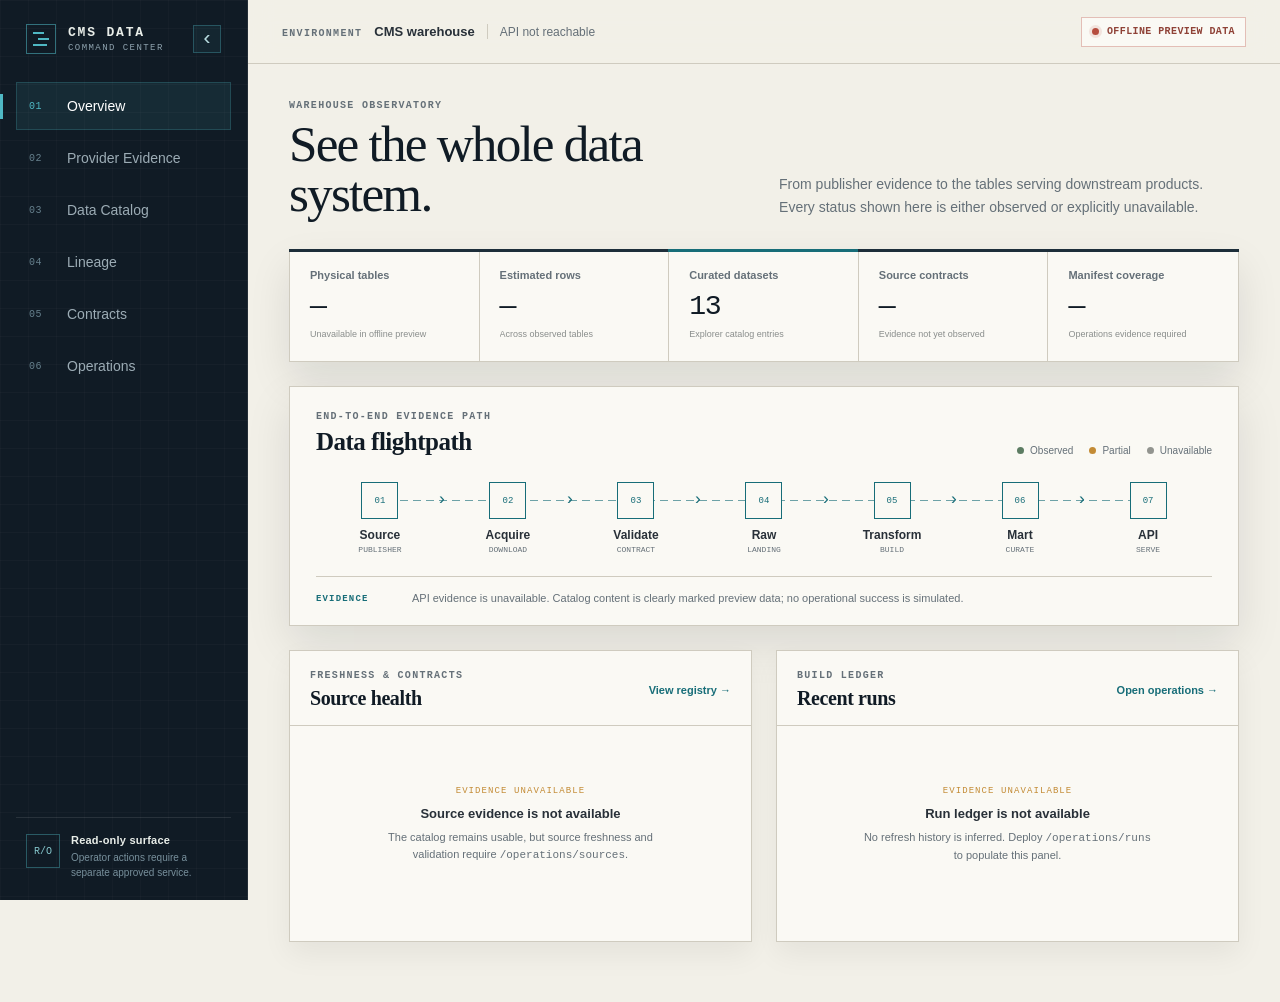
==== commit 24b3c461: "feat(command-center): add provider evidence and hospital links" ====
--- a/dashboard/command-center/index.html
+++ b/dashboard/command-center/index.html
@@ -6,53 +6,56 @@
   <meta name="color-scheme" content="light">
   <meta name="theme-color" content="#101b25">
   <title>CMS Data Command Center</title>
-  <link rel="stylesheet" href="styles.css">
+  <link rel="stylesheet" href="styles.css?v=20260723-lineage-upstream-schema">
 </head>
 <body>
   <a class="skip-link" href="#workspace">Skip to workspace</a>
 
   <div class="app-shell">
-    <aside class="rail" aria-label="Primary navigation">
+    <aside class="rail" id="primary-navigation" aria-label="Primary navigation">
       <div class="brand">
         <div class="brand-mark" aria-hidden="true">
           <span></span><span></span><span></span>
         </div>
-        <div>
+        <div class="brand-copy">
           <strong>CMS DATA</strong>
           <small>COMMAND CENTER</small>
         </div>
+        <button class="rail-toggle" id="rail-toggle" type="button" aria-controls="primary-navigation" aria-expanded="true" aria-label="Collapse navigation rail" title="Collapse navigation rail">
+          <span aria-hidden="true">‹</span>
+        </button>
       </div>
 
       <nav class="rail-nav">
         <a href="#overview" data-route="overview" aria-current="page">
           <span class="nav-icon" aria-hidden="true">01</span>
-          <span>Overview</span>
+          <span class="rail-label">Overview</span>
         </a>
         <a href="#provider-evidence" data-route="provider-evidence">
           <span class="nav-icon" aria-hidden="true">02</span>
-          <span>Provider Evidence</span>
+          <span class="rail-label">Provider Evidence</span>
         </a>
         <a href="#catalog" data-route="catalog">
           <span class="nav-icon" aria-hidden="true">03</span>
-          <span>Data Catalog</span>
+          <span class="rail-label">Data Catalog</span>
         </a>
         <a href="#lineage" data-route="lineage">
           <span class="nav-icon" aria-hidden="true">04</span>
-          <span>Lineage</span>
+          <span class="rail-label">Lineage</span>
         </a>
         <a href="#contracts" data-route="contracts">
           <span class="nav-icon" aria-hidden="true">05</span>
-          <span>Contracts</span>
+          <span class="rail-label">Contracts</span>
         </a>
         <a href="#operations" data-route="operations">
           <span class="nav-icon" aria-hidden="true">06</span>
-          <span>Operations</span>
+          <span class="rail-label">Operations</span>
         </a>
       </nav>
 
       <div class="rail-foot">
         <span class="read-only-seal" aria-hidden="true">R/O</span>
-        <div>
+        <div class="rail-foot-copy">
           <strong>Read-only surface</strong>
           <small>Operator actions require a separate approved service.</small>
         </div>
@@ -177,57 +180,31 @@
         <section class="view" id="view-provider-evidence" data-view="provider-evidence" aria-labelledby="provider-evidence-title" hidden>
           <div class="page-heading evidence-page-heading">
             <div>
-              <span class="eyebrow">Record-level reconciliation</span>
-              <h1 id="provider-evidence-title">Follow one provider through every source.</h1>
-            </div>
-            <p>Billing reassignment, registered location, practice site, facility affiliation, and employment are different claims. This workspace keeps those distinctions visible.</p>
-          </div>
-
-          <div class="provider-selector" id="provider-selector" aria-label="Focus provider">
-            <button class="provider-card selected" type="button" data-provider-npi="1710390513" aria-pressed="true">
-              <span class="provider-card-index">01</span><strong>Lauren DeStefano</strong><small>Surgical Oncology</small><code>1710390513</code>
-            </button>
-            <button class="provider-card" type="button" data-provider-npi="1962509216" aria-pressed="false">
-              <span class="provider-card-index">02</span><strong>Robert Vescio</strong><small>Hematology / Oncology</small><code>1962509216</code>
-            </button>
-            <button class="provider-card" type="button" data-provider-npi="1740218155" aria-pressed="false">
-              <span class="provider-card-index">03</span><strong>Joshua “Josh” Scott</strong><small>Pediatric Medicine</small><code>1740218155</code>
-            </button>
-            <button class="provider-card" type="button" data-provider-npi="1659383891" aria-pressed="false">
-              <span class="provider-card-index">04</span><strong>Jonathan Weiner</strong><small>Internal Medicine</small><code>1659383891</code>
-            </button>
-          </div>
-
-          <section class="relationship-vocabulary" aria-labelledby="relationship-vocabulary-title">
-            <h2 id="relationship-vocabulary-title" class="sr-only">Relationship vocabulary</h2>
-            <article><span>01</span><strong>Registry location</strong><p>The practice address registered to an NPI.</p></article>
-            <article><span>02</span><strong>Practice organization</strong><p>A clinician, enrollment, organization, and address published together.</p></article>
-            <article><span>03</span><strong>Benefit reassignment</strong><p>A Medicare enrollment receiving a clinician’s reassigned benefits.</p></article>
-            <article><span>04</span><strong>Facility affiliation</strong><p>A clinician associated with a CMS-certified facility.</p></article>
-          </section>
-
-          <section class="evidence-light-table" aria-labelledby="evidence-matrix-title">
-            <div class="section-heading compact evidence-section-heading">
-              <div><span class="eyebrow">Source-by-provider light table</span><h2 id="evidence-matrix-title">Relationship evidence matrix</h2></div>
-              <div class="matrix-key" aria-label="Matrix key"><span><i class="status-dot current"></i>Records</span><span><i class="status-dot unavailable"></i>No record</span><span><i class="status-dot warning"></i>Awaiting ingestion</span></div>
-            </div>
-            <div class="evidence-matrix-frame" id="evidence-matrix" aria-live="polite" aria-busy="true">
-              <div class="evidence-loading"><span class="loading-rule"></span><strong>Reading source-native records…</strong><p>Comparing the four providers without physically joining source rows.</p></div>
-            </div>
-          </section>
-
-          <section class="record-inspector" id="record-inspector" aria-live="polite" aria-labelledby="record-inspector-title">
-            <div class="record-inspector-empty">
-              <span class="empty-glyph" aria-hidden="true">⌗</span>
-              <h2 id="record-inspector-title">Select an evidence cell</h2>
-              <p>Choose a provider and source intersection to inspect every physical field returned by the live warehouse.</p>
-            </div>
-          </section>
-
-          <aside class="evidence-caveat">
-            <strong>Source rows stay separate.</strong>
-            <p>This page does not physically join these files. Joining several many-to-many relationships would multiply records and make source assertions look more certain than they are.</p>
-          </aside>
+              <span class="eyebrow">Record-level evidence review</span>
+              <h1 id="provider-evidence-title">Open one provider’s source dossier.</h1>
+            </div>
+            <p>Search a California clinician, then inspect source-native records without joining them into a combined fact.</p>
+          </div>
+
+          <section class="provider-evidence-workbench" aria-label="Provider evidence workbench">
+            <form class="provider-search-form" id="provider-search-form" role="search">
+              <label class="provider-search-label" for="provider-evidence-search">Find a provider</label>
+              <div class="provider-search-row">
+                <input id="provider-evidence-search" type="search" autocomplete="off" placeholder="Name or exact 10-digit NPI" aria-describedby="provider-search-help">
+                <button type="submit">Search</button>
+              </div>
+              <p id="provider-search-help">California scope · use the full NPI for an exact match.</p>
+              <div id="provider-search-results" class="provider-search-results" aria-live="polite"></div>
+            </form>
+
+            <div id="provider-evidence-content" class="provider-evidence-content" aria-live="polite">
+              <div class="provider-evidence-empty">
+                <span class="empty-glyph" aria-hidden="true">⌕</span>
+                <h2>Start with a provider.</h2>
+                <p>Search by clinician name or NPI to open their publisher-source evidence dossier.</p>
+              </div>
+            </div>
+          </section>
         </section>
 
         <section class="view" id="view-catalog" data-view="catalog" aria-labelledby="catalog-title" hidden>
@@ -275,20 +252,46 @@
               <span class="eyebrow">Trace every dependency</span>
               <h1 id="lineage-title">Source-to-mart lineage</h1>
             </div>
-            <p>Readable flow lanes connect published data to warehouse tables and curated analytical surfaces.</p>
+            <p>Follow declared dependencies from publisher sources through raw landings, transforms, bridges, and curated models.</p>
           </div>
           <div class="lineage-banner" id="lineage-banner" role="status"></div>
+          <section class="lineage-summary-strip" id="lineage-summary" aria-label="Lineage graph summary" aria-live="polite">
+            <article><span>Publisher sources</span><strong>—</strong></article>
+            <article><span>Raw landings</span><strong>—</strong></article>
+            <article><span>Transforms</span><strong>—</strong></article>
+            <article><span>Bridge tables</span><strong>—</strong></article>
+            <article><span>Curated models</span><strong>—</strong></article>
+          </section>
+          <div class="lineage-instruments">
+            <div class="lineage-filter" role="group" aria-label="Filter lineage evidence">
+              <span class="instrument-label">SHOW</span>
+              <button type="button" class="selected" data-lineage-filter="all" aria-pressed="true">All</button>
+              <button type="button" data-lineage-filter="attention" aria-pressed="false">Attention</button>
+              <button type="button" data-lineage-filter="observed" aria-pressed="false">Observed</button>
+            </div>
+            <div class="lineage-legend" aria-label="Lineage legend">
+              <span><i class="lineage-key source" aria-hidden="true"></i>Source</span>
+              <span><i class="lineage-key raw" aria-hidden="true"></i>Raw</span>
+              <span><i class="lineage-key transform" aria-hidden="true"></i>Transform</span>
+              <span><i class="lineage-key bridge" aria-hidden="true"></i>Bridge / core</span>
+              <span><i class="lineage-key curated" aria-hidden="true"></i>Curated</span>
+              <span><i class="edge-key observed" aria-hidden="true"></i>Observed edge</span>
+              <span><i class="edge-key declared" aria-hidden="true"></i>Declared edge</span>
+            </div>
+          </div>
           <div class="lineage-layout">
             <section class="lineage-map" aria-label="Lineage map">
-              <div class="lane-headings" aria-hidden="true">
-                <span>SOURCE / DOMAIN</span><span>RAW LANDING</span><span>CURATED SURFACE</span>
-              </div>
-              <div id="lineage-lanes" class="lineage-lanes loading-block"></div>
+              <div id="lineage-graph-canvas" class="lineage-graph-canvas" tabindex="0" aria-label="Directed lineage graph. Select a node to inspect its upstream and downstream dependencies.">
+                <div id="lineage-lanes" class="lineage-graph loading-block" aria-live="polite"></div>
+              </div>
+              <button class="lineage-scroll-cue" type="button" data-lineage-pan="outputs" aria-label="Scroll the lineage graph to curated outputs">
+                <span>Scroll to curated outputs</span><strong aria-hidden="true">→</strong>
+              </button>
             </section>
             <aside class="lineage-inspector" id="lineage-inspector">
-              <span class="eyebrow">Selected source</span>
-              <h2>No source selected</h2>
-              <p>Select a flow lane to review cadence, discovery, source-period semantics, downstream marts, and usage notes.</p>
+              <span class="eyebrow">Graph inspector</span>
+              <h2>No node selected</h2>
+              <p>Select a source, landing, transform, bridge, or curated model to trace its direct dependencies and complete path.</p>
             </aside>
           </div>
         </section>
@@ -377,6 +380,6 @@
   </div>
 
   <div class="toast" id="toast" role="status" aria-live="polite" hidden></div>
-  <script src="app.js" defer></script>
+  <script src="app.js?v=20260723-lineage-upstream-schema" defer></script>
 </body>
 </html>
--- a/dashboard/command-center/styles.css
+++ b/dashboard/command-center/styles.css
@@ -70,6 +70,7 @@
 .skip-link:focus { top: 12px; }
 
 .app-shell { min-height: 100vh; }
+.app-shell.rail-collapsed { --rail-width: 76px; }
 
 .rail {
   position: fixed;
@@ -94,7 +95,7 @@
   gap: 12px;
 }
 
-.brand { padding: 0 10px 28px; }
+.brand { position: relative; padding: 0 10px 28px; }
 
 .brand-mark {
   width: 30px;
@@ -131,6 +132,56 @@
   font-size: 9px;
   letter-spacing: .16em;
 }
+
+.rail-toggle {
+  display: grid;
+  place-items: center;
+  width: 28px;
+  height: 28px;
+  margin-left: auto;
+  padding: 0;
+  color: #b8dce0;
+  background: rgba(79,184,196,.07);
+  border: 1px solid rgba(79,184,196,.32);
+  cursor: pointer;
+  font-family: var(--mono);
+  font-size: 21px;
+  line-height: 1;
+  transition: color .16s ease, background .16s ease, border-color .16s ease, transform .16s ease;
+}
+.rail-toggle:hover { color: white; background: rgba(79,184,196,.18); border-color: rgba(79,184,196,.7); }
+.rail-toggle span { display: block; transform: translateY(-1px); }
+
+.rail-collapsed .brand { min-height: 76px; padding: 0 0 30px; justify-content: center; }
+.rail-collapsed .brand-copy, .rail-collapsed .rail-foot-copy {
+  position: absolute;
+  width: 1px;
+  height: 1px;
+  padding: 0;
+  margin: -1px;
+  overflow: hidden;
+  clip: rect(0, 0, 0, 0);
+  white-space: nowrap;
+  border: 0;
+}
+.rail-collapsed .rail-toggle { position: absolute; bottom: 0; left: 50%; margin: 0; transform: translateX(-50%); }
+.rail-collapsed .rail-toggle span { transform: translateY(-1px) rotate(180deg); }
+.rail-collapsed .rail-nav { margin-top: 4px; }
+.rail-collapsed .rail-nav a { justify-content: center; gap: 0; padding: 0; }
+.rail-collapsed .rail-label {
+  position: absolute;
+  width: 1px;
+  height: 1px;
+  padding: 0;
+  margin: -1px;
+  overflow: hidden;
+  clip: rect(0, 0, 0, 0);
+  white-space: nowrap;
+  border: 0;
+}
+.rail-collapsed .nav-icon { width: auto; font-size: 10px; }
+.rail-collapsed .rail-nav a[aria-current="page"]::before { left: -13px; }
+.rail-collapsed .rail-foot { grid-template-columns: 1fr; justify-items: center; padding: 16px 0 0; }
 
 .rail-nav {
   display: grid;
@@ -637,6 +688,64 @@
 /* Provider evidence */
 .evidence-page-heading { margin-bottom: 22px; }
 .evidence-page-heading h1 { max-width: 760px; }
+
+.provider-evidence-workbench { display: grid; grid-template-columns: minmax(250px, 300px) minmax(0, 1fr); gap: 18px; align-items: start; }
+.provider-search-form { position: sticky; top: calc(var(--topbar-height) + 18px); padding: 16px; color: var(--graphite); background: var(--paper-strong); border: 1px solid var(--rule); box-shadow: var(--shadow); }
+.provider-search-label { display: block; margin-bottom: 10px; color: var(--ink-850); font-family: var(--display); font-size: 19px; font-weight: 600; }
+.provider-search-row { display: flex; border: 1px solid #b9bfba; background: #fffef9; }
+.provider-search-row input { min-width: 0; flex: 1; padding: 10px; color: var(--ink-900); background: transparent; border: 0; font: 11px var(--body); outline-offset: -2px; }
+.provider-search-row button, .change-provider, .provider-evidence-error button { padding: 0 11px; color: #eff5f4; background: var(--ink-850); border: 0; cursor: pointer; font: 700 8px var(--mono); letter-spacing: .08em; text-transform: uppercase; }
+.provider-search-row button:hover, .change-provider:hover, .provider-evidence-error button:hover { background: var(--cyan-dark); }
+.provider-search-form > p { margin: 8px 0 0; color: var(--muted); font: 8px/1.45 var(--mono); }
+.provider-search-results { margin-top: 14px; }
+.search-status { margin: 0 0 7px; color: var(--muted); font: 8px var(--mono); text-transform: uppercase; }
+.search-status.error { color: #963d32; }
+.provider-search-results ul { max-height: 53vh; margin: 0; padding: 0; overflow: auto; border-top: 1px solid var(--rule); list-style: none; }
+.provider-search-results li { border-bottom: 1px solid var(--rule); }
+.provider-search-results li button { width: 100%; display: grid; gap: 4px; padding: 11px 3px; color: var(--graphite); background: transparent; border: 0; cursor: pointer; text-align: left; }
+.provider-search-results li button:hover { color: var(--ink-900); background: #efede5; }
+.provider-search-results strong { font: 600 15px var(--display); }
+.provider-search-results span, .provider-search-results small { overflow: hidden; color: var(--muted); font: 8px var(--mono); line-height: 1.4; text-overflow: ellipsis; white-space: nowrap; }
+.provider-search-results small { color: #788180; }
+.provider-evidence-content { min-width: 0; }
+.provider-evidence-empty, .provider-evidence-loading, .provider-evidence-error { min-height: 330px; display: grid; place-content: center; justify-items: center; padding: 38px; text-align: center; background: var(--paper-strong); border: 1px solid var(--rule); box-shadow: var(--shadow); }
+.provider-evidence-empty h2, .provider-evidence-loading strong, .provider-evidence-error strong { margin: 8px 0 0; color: var(--ink-850); font: 600 25px var(--display); }
+.provider-evidence-empty p, .provider-evidence-loading p, .provider-evidence-error p { max-width: 50ch; margin: 8px 0 0; color: var(--muted); font-size: 11px; line-height: 1.55; }
+.provider-evidence-loading .loading-rule { width: 150px; height: 2px; margin-bottom: 22px; overflow: hidden; background: var(--paper-muted); }
+.provider-evidence-loading .loading-rule::after { content: ""; display: block; width: 55%; height: 100%; background: var(--cyan-dark); animation: evidence-scan 1.15s ease-in-out infinite alternate; }
+.provider-evidence-error button { min-height: 33px; margin-top: 18px; }
+.provider-identity { display: flex; align-items: end; justify-content: space-between; gap: 16px; padding: 18px 20px; background: var(--ink-850); border-bottom: 3px solid var(--cyan); }
+.provider-identity .eyebrow { color: #88bbc0; }
+.provider-identity h2 { margin: 5px 0 0; color: #f4f5ef; font: 600 27px var(--display); }
+.provider-identity p { margin: 7px 0 0; color: #afc1c3; font-size: 10px; }
+.change-provider { min-height: 31px; color: var(--ink-850); background: #edf0e8; }
+.evidence-shelf { background: var(--paper-strong); border: 1px solid var(--rule); border-top: 0; box-shadow: var(--shadow); }
+.evidence-shelf-heading { display: flex; justify-content: space-between; gap: 20px; padding: 17px 19px 13px; background: #eeece4; border-bottom: 1px solid var(--rule); }
+.evidence-shelf-heading h2 { margin: 4px 0 0; color: var(--ink-850); font: 600 20px var(--display); }
+.evidence-shelf-heading p { max-width: 38ch; margin: 2px 0 0; color: var(--muted); font-size: 10px; line-height: 1.45; }
+.evidence-tabs-frame { position: relative; display: grid; grid-template-columns: 34px minmax(0, 1fr) 34px; background: #f5f3ec; border-bottom: 1px solid var(--rule); }
+.evidence-tabs-frame::before, .evidence-tabs-frame::after { content: ""; position: absolute; top: 0; bottom: 0; z-index: 2; width: 19px; pointer-events: none; }
+.evidence-tabs-frame::before { left: 34px; background: linear-gradient(90deg, rgba(245,243,236,.95), transparent); }
+.evidence-tabs-frame::after { right: 34px; background: linear-gradient(270deg, rgba(245,243,236,.95), transparent); }
+.evidence-tabs { display: flex; overflow-x: auto; border-bottom: 0; scrollbar-color: var(--cyan-dark) #e3e0d7; scrollbar-width: thin; }
+.evidence-tab-scroll { position: relative; z-index: 3; color: var(--cyan-dark); background: #e8e5dc; border: 0; border-right: 1px solid var(--rule); cursor: pointer; font: 700 15px var(--mono); }
+.evidence-tab-scroll.forward { border-right: 0; border-left: 1px solid var(--rule); }
+.evidence-tab-scroll:hover { color: white; background: var(--ink-850); }
+.evidence-source-tab { min-width: 150px; max-width: 220px; flex: 0 0 auto; display: flex; align-items: center; justify-content: space-between; gap: 10px; padding: 11px 13px; color: var(--graphite); background: #f5f3ec; border: 0; border-right: 1px solid var(--rule); border-bottom: 3px solid transparent; cursor: pointer; text-align: left; }
+.evidence-source-tab:hover { background: #eceae1; }
+.evidence-source-tab.selected { color: white; background: var(--ink-850); border-bottom-color: var(--cyan); }
+.evidence-source-tab span { overflow: hidden; font: 700 8px/1.3 var(--mono); letter-spacing: .04em; text-overflow: ellipsis; text-transform: uppercase; white-space: nowrap; }
+.evidence-source-tab b { min-width: 20px; padding: 3px 5px; color: #38686f; background: #d8e7e6; font: 700 8px var(--mono); text-align: center; }
+.evidence-source-tab.selected b { color: var(--ink-850); background: var(--cyan); }
+.evidence-source-tab b.status-warning { color: #765824; background: #efe2c8; }
+.evidence-source-tab b.status-failed { color: #8d3b33; background: #f0d8d2; }
+.evidence-shelf .record-inspector { margin: 0; border: 0; box-shadow: none; }
+.evidence-shelf-heading h2 b { display: inline-block; margin-left: 8px; padding: 3px 5px; color: #46676c; background: #dce9e7; border: 1px solid #b6cecc; font: 700 8px var(--mono); letter-spacing: .05em; text-transform: uppercase; vertical-align: middle; }
+.derived-relationships { margin-top: 14px; padding: 13px 16px; color: #666357; background: #ece9df; border: 1px solid var(--rule); border-left: 3px solid #a49e8f; }
+.derived-relationships strong { color: #535147; font: 700 8px var(--mono); letter-spacing: .08em; text-transform: uppercase; }
+.derived-relationships p { margin: 8px 0 5px; color: #5a625e; font-size: 10px; line-height: 1.5; }
+.derived-relationships code { font: 8px var(--mono); }
+.derived-relationships small { color: #77756b; font-size: 9px; line-height: 1.45; }
 
 .provider-selector {
   display: grid;
@@ -768,13 +877,14 @@
 .record-tabs button.selected { color: white; background: var(--ink-800); box-shadow: inset 3px 0 var(--cyan); }
 .record-tabs button.selected span { color: var(--cyan); }
 .single-record-label { padding: 19px 15px; color: var(--muted); background: #e7e4da; border-right: 1px solid var(--rule); font-family: var(--mono); font-size: 8px; font-weight: 700; letter-spacing: .12em; }
-.raw-field-frame { min-width: 0; max-height: 620px; overflow: auto; scrollbar-gutter: stable; }
-.raw-field-table { width: 100%; border-collapse: separate; border-spacing: 0; table-layout: fixed; }
+.raw-field-frame { position: relative; min-width: 0; max-height: 620px; overflow: auto; scrollbar-gutter: stable; }
+.raw-field-table { width: 100%; min-width: 560px; border-collapse: separate; border-spacing: 0; table-layout: fixed; }
 .raw-field-table thead th { position: sticky; top: 0; z-index: 2; height: 39px; padding: 0 15px; color: #dbe7e7; background: var(--ink-800); border-bottom: 2px solid var(--cyan-dark); font-family: var(--mono); font-size: 8px; letter-spacing: .08em; text-align: left; text-transform: uppercase; }
-.raw-field-table thead th:first-child { width: 36%; }
+.raw-field-table thead th:first-child { width: 39%; }
 .raw-field-table tbody th, .raw-field-table tbody td { padding: 11px 15px; border-bottom: 1px solid var(--paper-muted); text-align: left; vertical-align: top; overflow-wrap: anywhere; }
 .raw-field-table tbody th { color: #58656a; background: #f0eee7; font-weight: 400; }
-.raw-field-table tbody th code { font-family: var(--mono); font-size: 9px; }
+.raw-field-table tbody th code { font-family: var(--mono); font-size: 9px; overflow-wrap: normal; word-break: keep-all; white-space: nowrap; }
+.raw-scroll-cue { display: none; }
 .raw-field-table tbody td { color: var(--graphite); font-family: var(--mono); font-size: 10px; line-height: 1.45; }
 .raw-field-table tbody tr:hover th, .raw-field-table tbody tr:hover td { background: #eceae1; }
 
@@ -785,32 +895,132 @@
 /* Lineage */
 .lineage-banner { margin-bottom: 14px; padding: 11px 14px; color: #6c5a32; background: #efe6d3; border-left: 3px solid var(--amber); font-size: 11px; line-height: 1.5; }
 .lineage-banner:empty { display: none; }
-.lineage-layout { display: grid; grid-template-columns: minmax(0, 1fr) 330px; gap: 18px; }
-.lineage-map { min-width: 0; padding: 0 18px 18px; box-shadow: var(--shadow); }
-.lane-headings { display: grid; grid-template-columns: 1fr 1fr 1fr; gap: 54px; margin: 0 -18px 8px; padding: 13px 20px; color: var(--muted); background: #e7e4da; border-bottom: 1px solid var(--rule); font-family: var(--mono); font-size: 8px; font-weight: 700; letter-spacing: .11em; }
-.lineage-lanes { min-height: 500px; }
-.lineage-lane { position: relative; display: grid; grid-template-columns: 1fr 1fr 1fr; gap: 54px; align-items: center; min-height: 76px; padding: 10px 0; border-bottom: 1px solid var(--paper-muted); }
-.lineage-lane::before, .lineage-lane::after { content: ""; position: absolute; top: 50%; height: 1px; background: var(--rule); }
-.lineage-lane::before { left: 29%; width: 13%; }
-.lineage-lane::after { left: 63%; width: 13%; }
-.lineage-node { position: relative; z-index: 2; min-width: 0; padding: 10px 11px; background: var(--paper-strong); border: 1px solid var(--rule); }
-.lineage-node strong { display: block; overflow: hidden; font-size: 10px; text-overflow: ellipsis; white-space: nowrap; }
-.lineage-node small { display: block; margin-top: 4px; overflow: hidden; color: var(--muted); font-family: var(--mono); font-size: 8px; text-overflow: ellipsis; white-space: nowrap; }
-.lineage-node.source { width: 100%; cursor: pointer; text-align: left; }
-.lineage-node.source:hover, .lineage-node.source.selected { color: white; background: var(--ink-850); border-color: var(--ink-850); }
-.lineage-node.source:hover small, .lineage-node.source.selected small { color: #8fc8cd; }
-.lineage-node.mart { border-left: 3px solid var(--cyan-dark); }
-.lineage-arrow { position: absolute; top: calc(50% - 5px); color: var(--cyan-dark); font-family: var(--mono); font-size: 10px; }
-.lineage-arrow.one { left: 40.5%; }
-.lineage-arrow.two { left: 74.5%; }
-
-.lineage-inspector { position: sticky; top: calc(var(--topbar-height) + 20px); align-self: start; min-height: 420px; padding: 22px; box-shadow: 0 12px 28px rgba(8,18,25,.06); }
+.lineage-summary-strip { display: grid; grid-template-columns: repeat(5, 1fr); margin-bottom: 14px; background: var(--paper-strong); border: 1px solid var(--rule); box-shadow: 0 8px 20px rgba(8,18,25,.035); }
+.lineage-summary-strip article { position: relative; min-width: 0; padding: 13px 14px 12px; border-right: 1px solid var(--rule); }
+.lineage-summary-strip article:last-child { border-right: 0; }
+.lineage-summary-strip article::before { content: ""; position: absolute; top: 0; right: 0; left: 0; height: 2px; background: var(--cyan-dark); }
+.lineage-summary-strip article:nth-child(3)::before { background: var(--ink-850); }
+.lineage-summary-strip article:nth-child(4)::before { background: #476f8f; }
+.lineage-summary-strip article:nth-child(5)::before { background: var(--amber); }
+.lineage-summary-strip span { display: block; overflow: hidden; color: var(--muted); font-family: var(--mono); font-size: 8px; font-weight: 700; letter-spacing: .08em; text-overflow: ellipsis; text-transform: uppercase; white-space: nowrap; }
+.lineage-summary-strip strong { display: block; margin-top: 8px; color: var(--ink-900); font-family: var(--mono); font-size: 23px; font-weight: 500; letter-spacing: -.05em; }
+.lineage-instruments { display: flex; align-items: center; justify-content: space-between; gap: 14px; margin-bottom: 14px; }
+.lineage-filter { display: inline-flex; align-items: center; flex: 0 0 auto; background: var(--paper-strong); border: 1px solid var(--rule); }
+.instrument-label { padding: 8px 10px; color: var(--muted); font-family: var(--mono); font-size: 8px; font-weight: 700; letter-spacing: .1em; }
+.lineage-filter button { min-height: 31px; padding: 0 10px; color: var(--muted); background: transparent; border: 0; border-left: 1px solid var(--rule); cursor: pointer; font-family: var(--mono); font-size: 9px; font-weight: 700; letter-spacing: .03em; text-transform: uppercase; }
+.lineage-filter button:hover { color: var(--ink-900); background: var(--paper-muted); }
+.lineage-filter button.selected { color: white; background: var(--ink-850); }
+.lineage-legend { display: flex; flex-wrap: wrap; justify-content: flex-end; gap: 7px 12px; color: var(--muted); font-family: var(--mono); font-size: 8px; letter-spacing: .03em; }
+.lineage-legend span { display: inline-flex; align-items: center; gap: 5px; }
+.lineage-key { display: inline-block; width: 9px; height: 9px; border: 1px solid var(--rule); background: var(--paper-strong); }
+.lineage-key.source { background: #ddebf0; border-color: #8db4bc; }
+.lineage-key.raw { background: #edf0e8; border-color: #acb89d; }
+.lineage-key.transform { background: var(--ink-850); border-color: var(--ink-850); }
+.lineage-key.bridge { background: #dce7ef; border-color: #7894ac; }
+.lineage-key.curated { background: #ecdfc8; border-color: #c7a76d; }
+.edge-key { display: inline-block; width: 17px; height: 0; border-top: 2px solid var(--cyan-dark); }
+.edge-key.declared { border-top-color: #899396; border-top-style: dashed; }
+.lineage-layout { display: grid; grid-template-columns: minmax(0, 920px) minmax(420px, 1fr); gap: 18px; align-items: start; }
+.lineage-map { position: relative; min-width: 0; padding: 0; overflow: hidden; box-shadow: var(--shadow); }
+.lineage-graph-canvas { max-height: min(72vh, 790px); min-height: 560px; overflow: auto; background-color: var(--paper-strong); background-image: linear-gradient(rgba(16,27,37,.035) 1px, transparent 1px), linear-gradient(90deg, rgba(16,27,37,.035) 1px, transparent 1px); background-size: 24px 24px; scrollbar-color: var(--rule) transparent; scrollbar-gutter: stable both-edges; }
+.lineage-graph { position: relative; min-height: 560px; }
+.lineage-stage-headings { position: absolute; top: 0; left: 0; z-index: 3; display: grid; height: 42px; background: rgba(231,228,218,.95); border-bottom: 1px solid var(--rule); }
+.lineage-stage-headings span { display: flex; align-items: center; gap: 7px; padding-left: 14px; color: var(--muted); border-right: 1px solid rgba(207,203,191,.65); font-family: var(--mono); font-size: 8px; font-weight: 700; letter-spacing: .11em; text-transform: uppercase; }
+.lineage-stage-headings b { color: var(--cyan-dark); font-size: 8px; font-weight: 700; }
+.lineage-stage-headings span:last-child { border-right: 0; }
+.lineage-connectors { position: absolute; inset: 0; z-index: 1; overflow: visible; pointer-events: none; }
+.lineage-connectors path { fill: none; stroke: #8b9695; stroke-width: 1.2; stroke-dasharray: 4 4; marker-end: url(#lineage-arrowhead); opacity: .8; transition: opacity .16s ease, stroke .16s ease; }
+.lineage-connectors path.observed { stroke: var(--cyan-dark); stroke-width: 1.8; stroke-dasharray: none; }
+.lineage-connectors path.intra-layer { stroke-width: 1.4; }
+.lineage-connectors path.is-dimmed { opacity: .1; }
+.lineage-connectors marker path { fill: currentColor; }
+.lineage-connectors defs path { fill: var(--cyan-dark); stroke: none; }
+.lineage-node { position: absolute; z-index: 2; left: var(--node-x); top: var(--node-y); display: block; width: 160px; min-height: 68px; padding: 9px 10px 8px; color: var(--graphite); background: var(--paper-strong); border: 1px solid var(--rule); border-left: 3px solid #8caab0; box-shadow: 2px 3px 0 rgba(16,27,37,.055); cursor: pointer; text-align: left; transition: opacity .16s ease, transform .16s ease, background .16s ease, border-color .16s ease, box-shadow .16s ease; }
+.lineage-node:hover { z-index: 4; transform: translateY(-2px); border-color: var(--cyan-dark); box-shadow: 4px 6px 0 rgba(23,109,120,.14); }
+.lineage-node.raw { border-left-color: var(--moss); }
+.lineage-node.transform { color: #e8eff0; background: var(--ink-850); border-color: var(--ink-850); border-left-color: var(--cyan); }
+.lineage-node.bridge { border-left-color: #476f8f; }
+.lineage-node.mart, .lineage-node.summary { border-left-color: var(--amber); }
+.lineage-node.is-dimmed { opacity: .24; }
+.lineage-node.selected { z-index: 5; color: white; background: var(--ink-900); border-color: var(--cyan); border-left-color: var(--cyan); box-shadow: 0 0 0 3px rgba(79,184,196,.24), 5px 7px 0 rgba(8,18,25,.13); opacity: 1; }
+.lineage-node-top { display: flex; align-items: center; justify-content: space-between; gap: 8px; }
+.lineage-node-kind { overflow: hidden; color: #596b70; font-family: var(--mono); font-size: 8px; font-weight: 700; letter-spacing: .07em; text-overflow: ellipsis; text-transform: uppercase; white-space: nowrap; }
+.lineage-node.transform .lineage-node-kind { color: #a3c6ca; }
+.lineage-node.selected .lineage-node-kind { color: #9fd6dc; }
+.lineage-node strong { display: block; overflow: hidden; margin-top: 3px; font-size: 11px; line-height: 1.25; text-overflow: ellipsis; white-space: nowrap; }
+.lineage-node small { display: block; overflow: hidden; margin-top: 3px; color: var(--muted); font-family: var(--mono); font-size: 9px; line-height: 1.25; text-overflow: ellipsis; white-space: nowrap; }
+.lineage-node.transform small { color: #9aafb5; }
+.lineage-node.selected small { color: #a4c4c9; }
+.lineage-node em { display: block; margin-top: 4px; color: #5b817c; font-family: var(--mono); font-size: 8px; font-style: normal; letter-spacing: .04em; }
+.lineage-node.selected em { color: #91d4d8; }
+.lineage-evidence { display: inline-block; flex: 0 0 auto; width: 7px; height: 7px; border-radius: 50%; background: #9ca3a0; }
+.lineage-evidence.observed { background: var(--cyan-dark); box-shadow: 0 0 0 2px rgba(23,109,120,.15); }
+.lineage-evidence.attention { background: var(--amber); box-shadow: 0 0 0 2px rgba(195,139,53,.15); }
+.lineage-empty { display: grid; min-height: 560px; place-content: center; padding: 30px; text-align: center; }
+.lineage-scroll-cue { position: absolute; right: 11px; bottom: 11px; z-index: 7; display: inline-flex; align-items: center; gap: 10px; padding: 9px 10px 9px 12px; color: #e9f1f0; background: var(--ink-850); border: 1px solid rgba(79,184,196,.65); box-shadow: 3px 4px 0 rgba(8,18,25,.14); cursor: pointer; font-family: var(--mono); font-size: 8px; font-weight: 700; letter-spacing: .06em; text-transform: uppercase; }
+.lineage-scroll-cue:hover { color: white; background: var(--ink-900); }
+.lineage-scroll-cue strong { color: var(--cyan); font-size: 15px; line-height: .7; }
+.lineage-inspector { position: sticky; top: calc(var(--topbar-height) + 20px); align-self: start; min-width: 0; min-height: 420px; padding: 22px; box-shadow: 0 12px 28px rgba(8,18,25,.06); }
+.lineage-inspector.schema-active { display: flex; flex-direction: column; height: min(72vh, 790px); min-height: 560px; overflow: hidden; }
+.lineage-inspector-header { flex: 0 0 auto; }
 .lineage-inspector h2 { margin: 8px 0 10px; font-family: var(--display); font-size: 25px; }
 .lineage-inspector > p { color: var(--muted); font-size: 12px; line-height: 1.65; }
 .inspector-facts { margin: 20px 0 0; }
 .inspector-facts div { padding: 11px 0; border-top: 1px solid var(--rule); }
 .inspector-facts dt { color: var(--muted); font-family: var(--mono); font-size: 8px; letter-spacing: .1em; text-transform: uppercase; }
 .inspector-facts dd { margin: 5px 0 0; font-size: 11px; line-height: 1.5; overflow-wrap: anywhere; }
+.lineage-inspector-status { display: flex; align-items: center; flex-wrap: wrap; gap: 7px; }
+.lineage-kind-badge { padding: 5px 7px; color: #53666a; background: #e7ecea; border: 1px solid #bccbc5; font-family: var(--mono); font-size: 8px; font-weight: 700; letter-spacing: .04em; text-transform: uppercase; }
+.lineage-inspector-note { display: grid; gap: 5px; margin-top: 24px; padding: 13px 0 0; border-top: 1px solid var(--rule); }
+.lineage-inspector-note strong, .lineage-inspector-note span { font-size: 11px; line-height: 1.5; }
+.lineage-inspector-note strong { color: var(--ink-850); font-family: var(--mono); font-size: 9px; letter-spacing: .06em; text-transform: uppercase; }
+.lineage-inspector-note span { color: var(--muted); }
+.lineage-dependencies { margin-top: 20px; padding-top: 14px; border-top: 1px solid var(--rule); }
+.lineage-dependencies h3 { margin: 0 0 9px; color: var(--muted); font-family: var(--mono); font-size: 8px; letter-spacing: .1em; text-transform: uppercase; }
+.lineage-dependency-list { display: grid; gap: 5px; margin: 0; padding: 0; list-style: none; }
+.lineage-dependency-list button { display: block; width: 100%; padding: 8px 9px; color: var(--graphite); background: var(--paper); border: 1px solid var(--rule); cursor: pointer; text-align: left; }
+.lineage-dependency-list button:hover { border-color: var(--cyan-dark); background: #e8f0ef; }
+.lineage-dependency-list strong, .lineage-dependency-list small { display: block; overflow: hidden; text-overflow: ellipsis; white-space: nowrap; }
+.lineage-dependency-list strong { font-size: 10px; }
+.lineage-dependency-list small { margin-top: 3px; color: var(--muted); font-family: var(--mono); font-size: 7px; }
+.lineage-no-dependencies { margin: 0; color: var(--muted); font-size: 10px; }
+.lineage-inspector-tabs { display: flex; flex: 0 0 auto; gap: 0; margin-top: 18px; border-bottom: 1px solid var(--rule); }
+.lineage-inspector-tabs button { position: relative; min-height: 36px; padding: 0 13px; color: var(--muted); background: transparent; border: 0; cursor: pointer; font-family: var(--mono); font-size: 9px; font-weight: 700; letter-spacing: .06em; text-transform: uppercase; }
+.lineage-inspector-tabs button::after { content: ""; position: absolute; right: 10px; bottom: -1px; left: 10px; height: 2px; background: transparent; }
+.lineage-inspector-tabs button:hover { color: var(--ink-900); background: var(--paper-muted); }
+.lineage-inspector-tabs button[aria-selected="true"] { color: var(--cyan-dark); }
+.lineage-inspector-tabs button[aria-selected="true"]::after { background: var(--cyan-dark); }
+.lineage-inspector-tabs button:focus-visible, .lineage-schema-frame:focus-visible { z-index: 1; outline: 2px solid var(--cyan); outline-offset: -2px; }
+.lineage-tab-panel { min-width: 0; }
+.lineage-columns-panel { display: flex; flex: 1 1 auto; flex-direction: column; min-height: 0; padding-top: 18px; }
+.lineage-schema-unavailable { display: grid; gap: 5px; margin-top: 20px; padding: 13px; background: #f3ebda; border: 1px solid #ddcaa3; }
+.lineage-schema-unavailable span { color: #7b5a20; }
+.lineage-schema-unavailable strong { display: block; margin-top: 5px; color: #71592b; font-size: 11px; }
+.lineage-schema-unavailable p { margin: 0; color: #71592b; font-family: var(--mono); font-size: 9px; line-height: 1.45; }
+.lineage-schema-heading { display: flex; align-items: start; justify-content: space-between; gap: 12px; }
+.lineage-schema-heading span { display: block; color: var(--cyan-dark); font-family: var(--mono); font-size: 8px; font-weight: 700; letter-spacing: .1em; text-transform: uppercase; }
+.lineage-schema-heading h3 { margin: 5px 0 0; color: var(--ink-900); font-family: var(--display); font-size: 18px; font-weight: 500; line-height: 1.2; overflow-wrap: anywhere; }
+.lineage-schema-count { flex: 0 0 auto; margin-top: 5px; padding: 5px 6px; color: #50676a !important; background: #e6eeee; border: 1px solid #bfd1d0; font-size: 8px !important; letter-spacing: .04em !important; white-space: nowrap; }
+.lineage-schema-evidence { flex: 0 0 auto; margin: 7px 0 12px; color: #587074; font-family: var(--mono); font-size: 8px; line-height: 1.45; letter-spacing: .02em; }
+.lineage-schema-frame { flex: 1 1 auto; min-height: 0; overflow: auto; background: var(--paper-strong); border: 1px solid #bdc9c4; scrollbar-color: var(--rule) transparent; }
+.lineage-schema-frame table { width: 100%; min-width: 0; border-collapse: separate; border-spacing: 0; table-layout: fixed; }
+.lineage-schema-frame th, .lineage-schema-frame td { padding: 11px 13px; border-right: 1px solid #d8ddd7; border-bottom: 1px solid #dde1dc; text-align: left; vertical-align: top; overflow-wrap: anywhere; }
+.lineage-schema-frame thead th { position: sticky; top: 0; z-index: 1; color: #dce9e9; background: var(--ink-850); border-right-color: #324752; border-bottom: 2px solid var(--cyan-dark); font-family: var(--mono); font-size: 8px; font-weight: 700; letter-spacing: .08em; text-transform: uppercase; }
+.lineage-schema-frame thead th:nth-child(1) { width: 50%; }
+.lineage-schema-frame thead th:nth-child(2) { width: 30%; }
+.lineage-schema-frame thead th:nth-child(3) { width: 20%; }
+.lineage-schema-frame th:last-child, .lineage-schema-frame td:last-child { border-right: 0; }
+.lineage-schema-frame tbody tr:last-child th, .lineage-schema-frame tbody tr:last-child td { border-bottom: 0; }
+.lineage-schema-frame tbody tr:hover th, .lineage-schema-frame tbody tr:hover td { background: #f1f5f0; }
+.lineage-schema-frame tbody th { color: #34464d; background: #f7f6f0; font-weight: 400; }
+.lineage-schema-frame tbody th code, .lineage-schema-frame tbody td code { font-family: var(--mono); font-size: 10px; line-height: 1.45; }
+.lineage-schema-frame tbody td { color: #56666a; font-family: var(--mono); font-size: 10px; line-height: 1.45; }
+.lineage-schema-frame tbody td:last-child { color: #53686a; font-size: 8px; font-weight: 700; letter-spacing: .05em; }
+.lineage-schema-empty { padding: 20px !important; color: var(--muted); font-family: var(--mono); font-size: 9px; text-align: center; }
+.lineage-schema-state { display: grid; gap: 5px; padding: 13px; color: #3d595e; background: var(--paper-strong); border: 1px solid #bdc9c4; }
+.lineage-schema-state strong { font-size: 11px; }
+.lineage-schema-state span { color: var(--muted); font-size: 10px; line-height: 1.45; }
+.lineage-schema-state.unavailable { color: #71592b; background: #f3ebda; border-color: #ddcaa3; }
 
 /* Tables / Contracts */
 .contract-toolbar { grid-template-columns: minmax(260px, 1fr) 220px; }
@@ -874,14 +1084,19 @@
   .metric-strip article:nth-child(5) { border-right: 0; }
   .lineage-layout { grid-template-columns: 1fr; }
   .lineage-inspector { position: static; min-height: 0; }
+  .lineage-inspector.schema-active { height: min(68vh, 700px); min-height: 500px; }
   .safe-sequence ol { grid-template-columns: repeat(8, 140px); }
   .provider-card { padding-left: 42px; }
   .provider-card strong { font-size: 17px; }
 }
 
 @media (max-width: 900px) {
+  .provider-evidence-workbench { grid-template-columns: 1fr; }
+  .provider-search-form { position: static; }
+  .provider-search-results ul { max-height: 280px; }
+  .provider-identity, .evidence-shelf-heading { align-items: flex-start; flex-direction: column; }
   :root { --topbar-height: 58px; }
-  .rail { top: var(--topbar-height); width: 100%; height: auto; bottom: auto; padding: 8px; transform: translateY(-120%); transition: transform .2s ease; box-shadow: 0 16px 40px rgba(5,12,17,.28); }
+  .rail { top: var(--topbar-height); width: 100%; height: auto; bottom: auto; padding: 8px; transform: translateY(calc(-100% - var(--topbar-height) - 12px)); transition: transform .2s ease; box-shadow: 0 16px 40px rgba(5,12,17,.28); }
   .rail.open { transform: translateY(0); }
   .rail .brand, .rail-foot { display: none; }
   .rail-nav { grid-template-columns: repeat(6, 1fr); }
@@ -902,6 +1117,11 @@
   .catalog-layout { grid-template-columns: 280px minmax(0, 1fr); overflow: hidden; }
   .catalog-toolbar { grid-template-columns: 1fr 180px auto; }
   .operations-layout { grid-template-columns: 1fr; }
+  .lineage-summary-strip { grid-template-columns: repeat(3, 1fr); }
+  .lineage-summary-strip article:nth-child(3) { border-right: 0; }
+  .lineage-summary-strip article:nth-child(-n+3) { border-bottom: 1px solid var(--rule); }
+  .lineage-instruments { align-items: flex-start; flex-direction: column; }
+  .lineage-legend { justify-content: flex-start; }
   .provider-selector, .relationship-vocabulary { grid-template-columns: repeat(2, minmax(0, 1fr)); }
   .provider-card:nth-child(2), .relationship-vocabulary article:nth-child(2) { border-right: 0; }
   .provider-card:nth-child(-n+2), .relationship-vocabulary article:nth-child(-n+2) { border-bottom: 1px solid var(--rule); }
@@ -956,9 +1176,19 @@
   .sample-workbench.is-expanded .sample-close-control strong { position: absolute; width: 1px; height: 1px; margin: -1px; overflow: hidden; clip: rect(0, 0, 0, 0); }
   .sample-workbench.is-expanded .sample-content { padding: 8px; }
   .sample-workbench.is-expanded .sample-region { max-height: none; }
-  .lineage-map { overflow-x: auto; }
-  .lane-headings, .lineage-lane { min-width: 700px; }
+  .lineage-summary-strip { grid-template-columns: repeat(2, 1fr); }
+  .lineage-summary-strip article { border-bottom: 1px solid var(--rule); }
+  .lineage-summary-strip article:nth-child(odd) { border-right: 1px solid var(--rule); }
+  .lineage-summary-strip article:nth-child(even) { border-right: 0; }
+  .lineage-summary-strip article:last-child { grid-column: 1 / -1; border-bottom: 0; }
+  .lineage-filter { max-width: 100%; overflow-x: auto; }
+  .lineage-filter button { padding-right: 9px; padding-left: 9px; }
+  .lineage-graph-canvas { min-height: 500px; max-height: 65vh; }
   .lineage-inspector { padding: 18px; }
+  .lineage-inspector.schema-active { min-height: 460px; }
+  .lineage-inspector-tabs button { padding-right: 10px; padding-left: 10px; }
+  .lineage-columns-panel { padding-top: 15px; }
+  .lineage-schema-frame th, .lineage-schema-frame td { padding: 10px; }
   .matrix-key { align-items: flex-start; flex-direction: column; gap: 5px; }
   .inspector-heading { align-items: flex-start; flex-direction: column; }
   .raw-record-workbench { grid-template-columns: 1fr; }
@@ -966,6 +1196,9 @@
   .record-tabs button { flex: 0 0 auto; width: auto; min-width: 105px; border-right: 1px solid var(--rule); border-bottom: 0; }
   .single-record-label { border-right: 0; border-bottom: 1px solid var(--rule); }
   .raw-field-frame { max-height: 560px; }
+  .raw-field-table { min-width: 590px; }
+  .raw-field-table thead th:first-child { width: 230px; }
+  .raw-scroll-cue { position: sticky; left: 0; z-index: 4; display: block; width: max-content; margin: 7px 0 -31px 8px; padding: 3px 5px; color: #49666c; background: #dce9e7; border: 1px solid #b6cecc; font: 700 7px var(--mono); letter-spacing: .05em; text-transform: uppercase; }
   .evidence-caveat { grid-template-columns: 1fr; gap: 6px; }
 }
 
